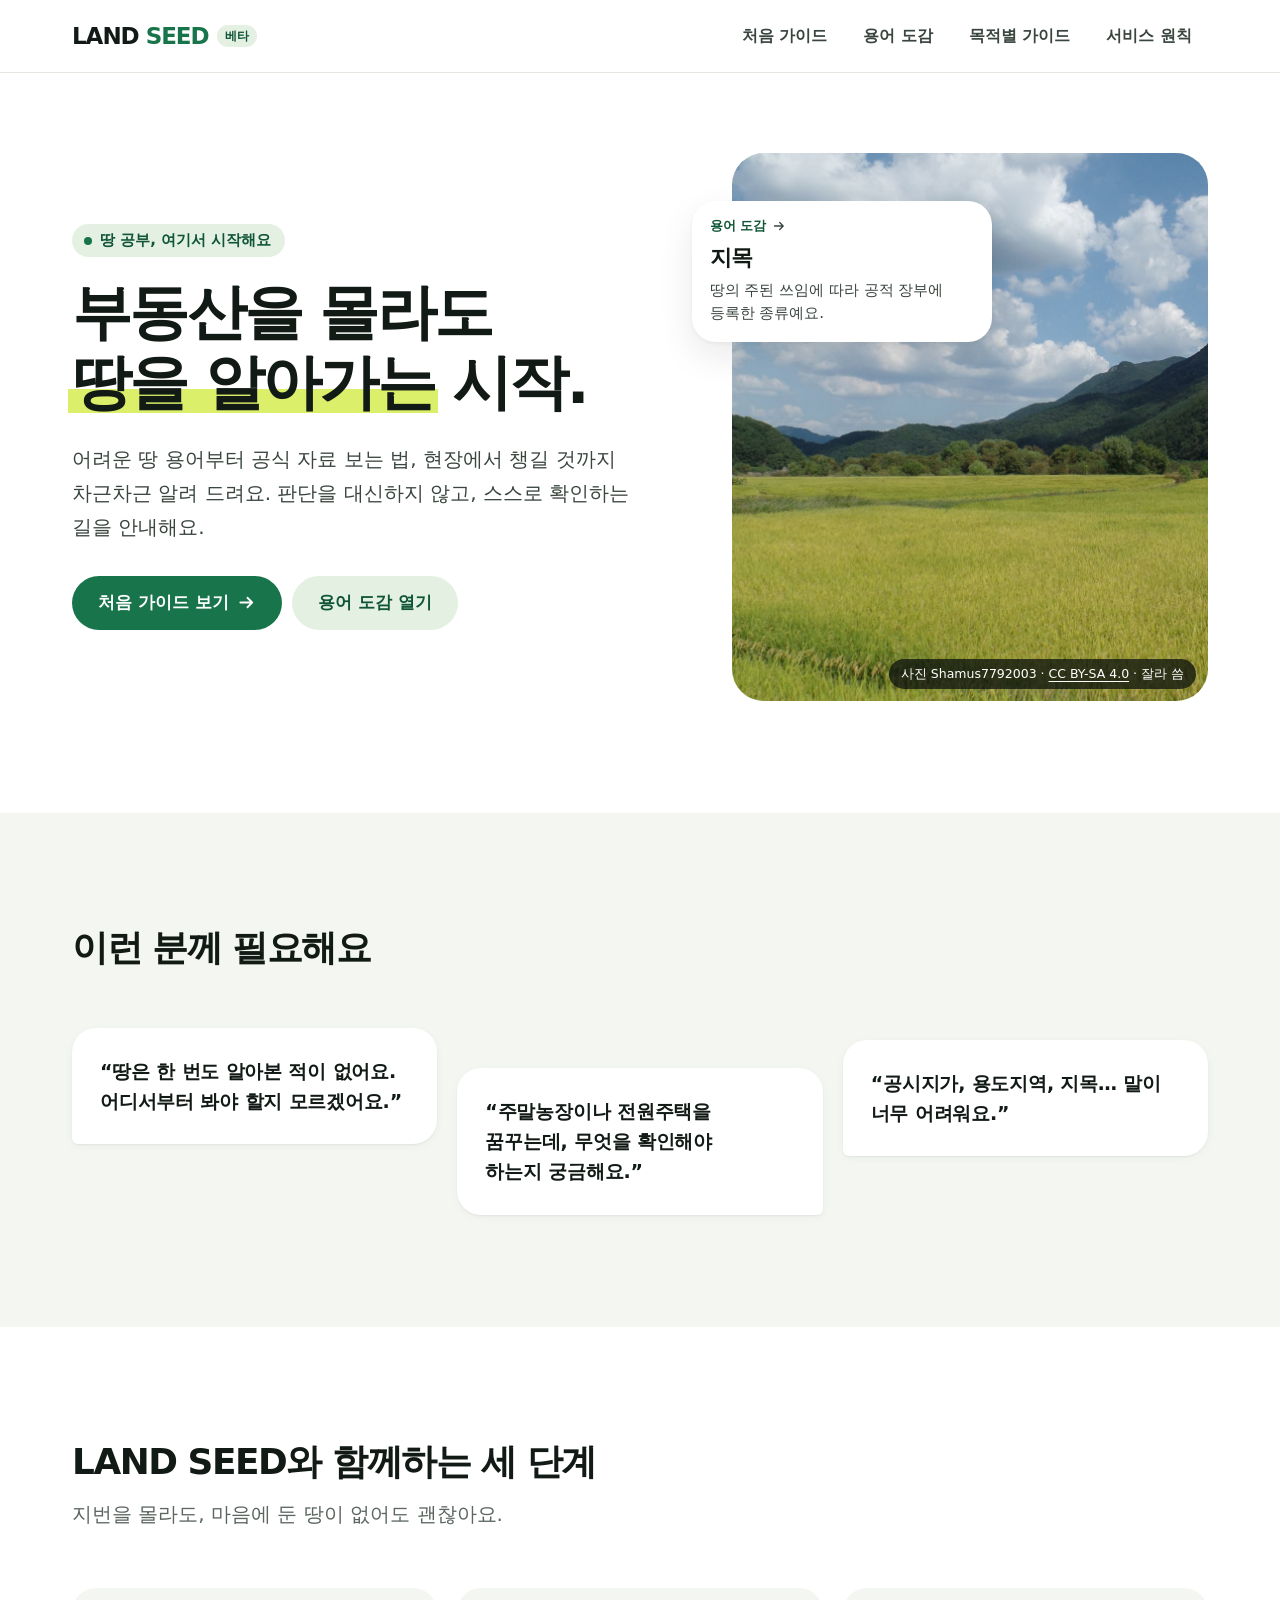
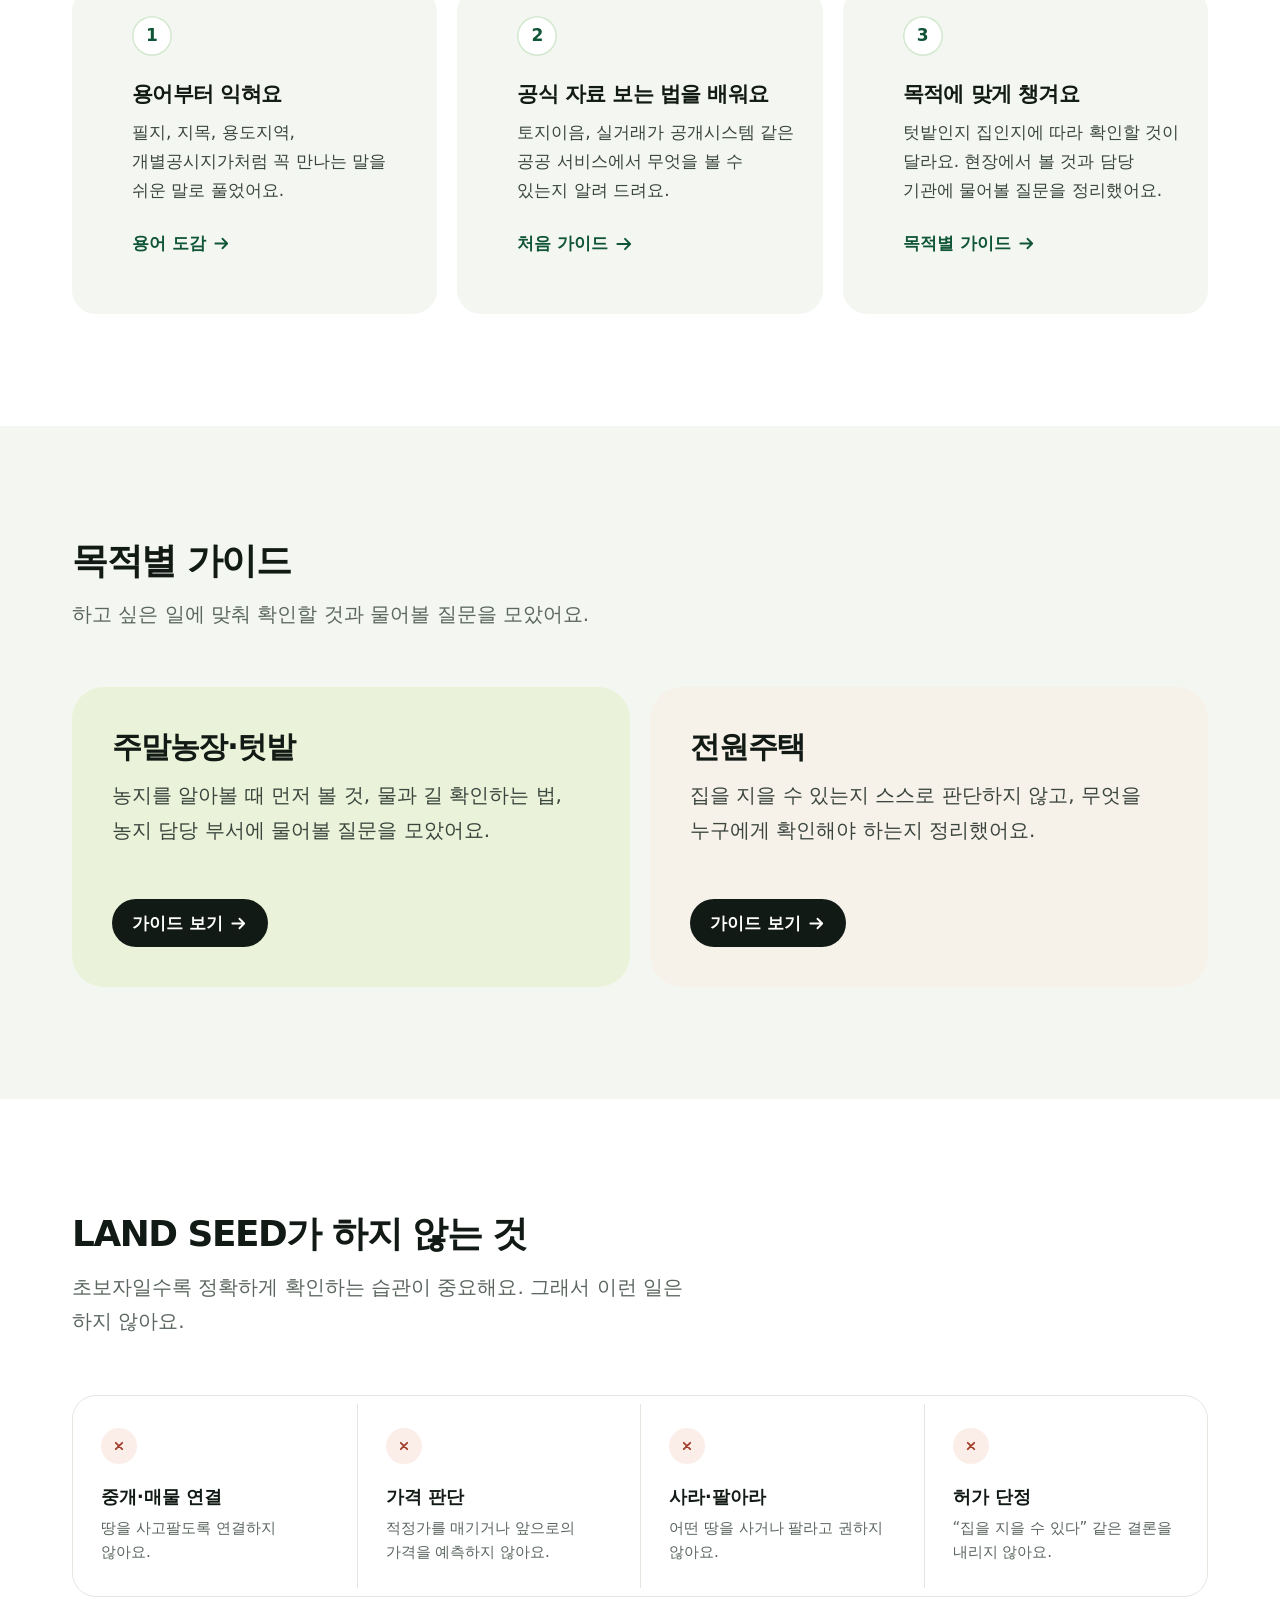
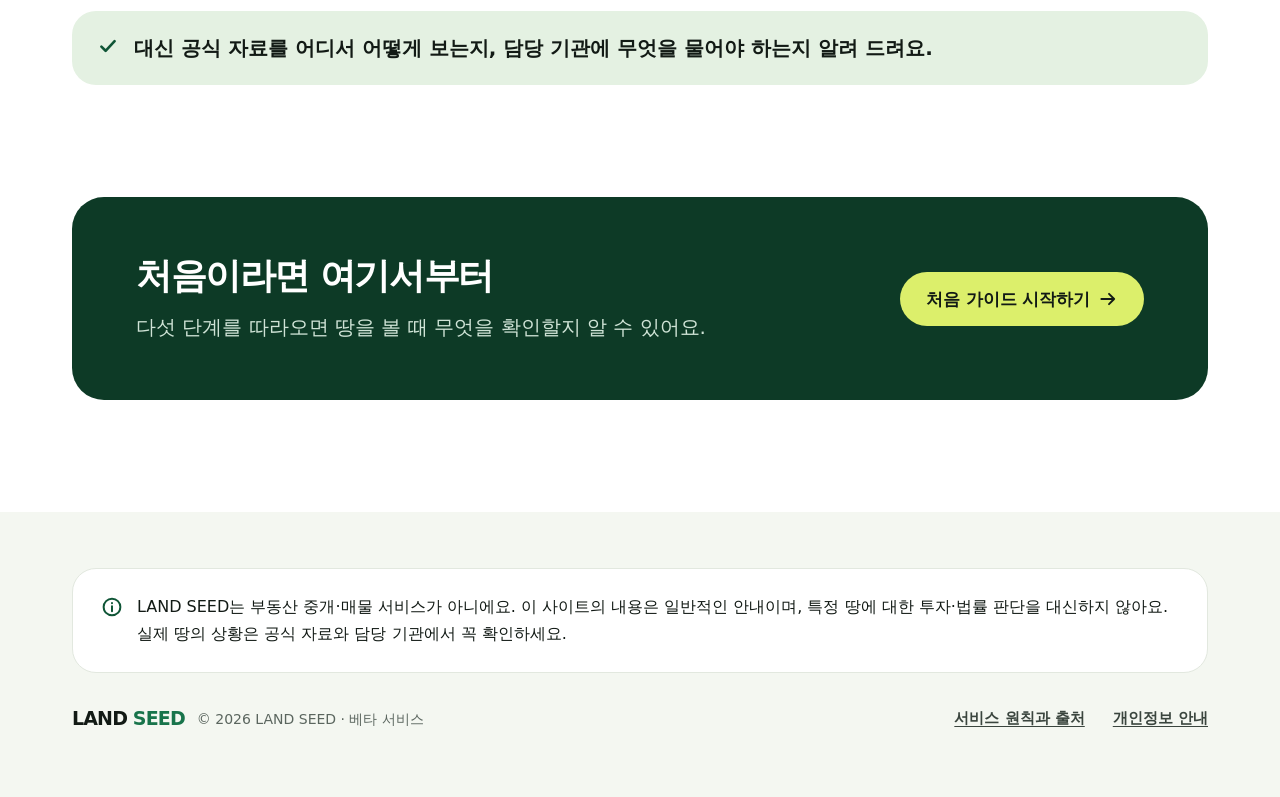
==== index.html @ 81caa407 "LAND SEED 공개 사이트 v0.2 (베타) 부동산 초보자를 위한 땅 공부 서비스의 정적 사이트. 홈, 처음 가이드, 용어 도감, 목적별 가이드 2종, 서비스 원칙, 개인정보 " ====
<!doctype html>
<html lang="ko">
<head>
<meta charset="utf-8">
<meta name="viewport" content="width=device-width, initial-scale=1">
<title>LAND SEED — 부동산을 몰라도 땅을 알아가는 시작</title>
<meta name="description" content="땅 용어, 공식 자료 보는 법, 현장에서 챙길 것까지. 부동산 초보자를 위한 땅 공부 서비스 LAND SEED.">
<meta name="robots" content="noindex, nofollow">
<meta name="theme-color" content="#ffffff">
<link rel="stylesheet" href="assets/css/site.css">
</head>
<body>
<a class="skip" href="#main">본문 바로가기</a>
<header class="site-header">
  <div class="wrap bar">
    <a class="logo" href="index.html"><span class="logo-word">LAND <b>SEED</b></span><span class="beta">베타</span></a>
    <button class="menu-btn" type="button" aria-expanded="false" aria-controls="nav"><span class="burger" aria-hidden="true"></span><span class="menu-label">메뉴</span></button>
    <nav id="nav" class="nav" aria-label="주 메뉴">
      <a href="start.html">처음 가이드</a>
      <a href="glossary.html">용어 도감</a>
      <a href="index.html#guides">목적별 가이드</a>
      <a href="about.html">서비스 원칙</a>
    </nav>
  </div>
</header>

<main id="main">
  <section class="hero">
    <div class="wrap hero-grid">
      <div class="hero-text">
        <p class="eyebrow">땅 공부, 여기서 시작해요</p>
        <h1>부동산을 몰라도<br><span class="hl">땅을 알아가는</span> 시작.</h1>
        <p class="lead">어려운 땅 용어부터 공식 자료 보는 법, 현장에서 챙길 것까지 차근차근 알려 드려요. 판단을 대신하지 않고, 스스로 확인하는 길을 안내해요.</p>
        <div class="btns">
          <a class="btn btn-primary" href="start.html">처음 가이드 보기<span class="ico" aria-hidden="true"></span></a>
          <a class="btn btn-secondary" href="glossary.html">용어 도감 열기</a>
        </div>
      </div>
      <div class="hero-visual">
        <figure class="hero-photo">
          <img src="assets/img/hero-960.jpg" srcset="assets/img/hero-960.jpg 960w, assets/img/hero-1920.jpg 1920w" sizes="(max-width: 959px) 100vw, 540px" width="960" height="1286" alt="뭉게구름 아래 산자락과 누렇게 익은 논이 펼쳐진 시골 풍경">
          <figcaption class="credit">사진 Shamus7792003 · <a href="https://creativecommons.org/licenses/by-sa/4.0/deed.ko">CC BY-SA 4.0</a> · 잘라 씀</figcaption>
        </figure>
        <a class="peek" href="glossary.html#jimok"><span class="peek-label">용어 도감<span class="ico" aria-hidden="true"></span></span><strong>지목</strong><span>땅의 주된 쓰임에 따라 공적 장부에 등록한 종류예요.</span></a>
      </div>
    </div>
  </section>

  <section class="section tint">
    <div class="wrap">
      <div class="section-head">
        <h2>이런 분께 필요해요</h2>
      </div>
      <ul class="voices">
        <li class="voice"><p>“땅은 한 번도 알아본 적이 없어요. 어디서부터 봐야 할지 모르겠어요.”</p></li>
        <li class="voice"><p>“주말농장이나 전원주택을 꿈꾸는데, 무엇을 확인해야 하는지 궁금해요.”</p></li>
        <li class="voice"><p>“공시지가, 용도지역, 지목… 말이 너무 어려워요.”</p></li>
      </ul>
    </div>
  </section>

  <section class="section">
    <div class="wrap">
      <div class="section-head">
        <h2>LAND SEED와 함께하는 세 단계</h2>
        <p>지번을 몰라도, 마음에 둔 땅이 없어도 괜찮아요.</p>
      </div>
      <ol class="cards cards-3">
        <li><a class="card step" href="glossary.html"><span class="step-no" aria-hidden="true">1</span><h3>용어부터 익혀요</h3><p>필지, 지목, 용도지역, 개별공시지가처럼 꼭 만나는 말을 쉬운 말로 풀었어요.</p><span class="go">용어 도감<span class="ico" aria-hidden="true"></span></span></a></li>
        <li><a class="card step" href="start.html"><span class="step-no" aria-hidden="true">2</span><h3>공식 자료 보는 법을 배워요</h3><p>토지이음, 실거래가 공개시스템 같은 공공 서비스에서 무엇을 볼 수 있는지 알려 드려요.</p><span class="go">처음 가이드<span class="ico" aria-hidden="true"></span></span></a></li>
        <li><a class="card step" href="index.html#guides"><span class="step-no" aria-hidden="true">3</span><h3>목적에 맞게 챙겨요</h3><p>텃밭인지 집인지에 따라 확인할 것이 달라요. 현장에서 볼 것과 담당 기관에 물어볼 질문을 정리했어요.</p><span class="go">목적별 가이드<span class="ico" aria-hidden="true"></span></span></a></li>
      </ol>
    </div>
  </section>

  <section class="section tint" id="guides">
    <div class="wrap">
      <div class="section-head">
        <h2>목적별 가이드</h2>
        <p>하고 싶은 일에 맞춰 확인할 것과 물어볼 질문을 모았어요.</p>
      </div>
      <div class="cards cards-2">
        <a class="card guide farm" href="guide-farm.html"><h3>주말농장·텃밭</h3><p>농지를 알아볼 때 먼저 볼 것, 물과 길 확인하는 법, 농지 담당 부서에 물어볼 질문을 모았어요.</p><span class="go">가이드 보기<span class="ico" aria-hidden="true"></span></span></a>
        <a class="card guide house" href="guide-house.html"><h3>전원주택</h3><p>집을 지을 수 있는지 스스로 판단하지 않고, 무엇을 누구에게 확인해야 하는지 정리했어요.</p><span class="go">가이드 보기<span class="ico" aria-hidden="true"></span></span></a>
      </div>
    </div>
  </section>

  <section class="section">
    <div class="wrap">
      <div class="section-head">
        <h2>LAND SEED가 하지 않는 것</h2>
        <p>초보자일수록 정확하게 확인하는 습관이 중요해요. 그래서 이런 일은 하지 않아요.</p>
      </div>
      <ul class="nots">
        <li><span class="x" aria-hidden="true"><span class="ico" aria-hidden="true"></span></span><b>중개·매물 연결</b><span class="d">땅을 사고팔도록 연결하지 않아요.</span></li>
        <li><span class="x" aria-hidden="true"><span class="ico" aria-hidden="true"></span></span><b>가격 판단</b><span class="d">적정가를 매기거나 앞으로의 가격을 예측하지 않아요.</span></li>
        <li><span class="x" aria-hidden="true"><span class="ico" aria-hidden="true"></span></span><b>사라·팔아라</b><span class="d">어떤 땅을 사거나 팔라고 권하지 않아요.</span></li>
        <li><span class="x" aria-hidden="true"><span class="ico" aria-hidden="true"></span></span><b>허가 단정</b><span class="d">“집을 지을 수 있다” 같은 결론을 내리지 않아요.</span></li>
      </ul>
      <p class="instead"><span class="ico" aria-hidden="true"></span><span>대신 공식 자료를 어디서 어떻게 보는지, 담당 기관에 무엇을 물어야 하는지 알려 드려요.</span></p>
    </div>
  </section>

  <section class="section pt0">
    <div class="wrap">
      <div class="cta-band">
        <div>
          <h2>처음이라면 여기서부터</h2>
          <p>다섯 단계를 따라오면 땅을 볼 때 무엇을 확인할지 알 수 있어요.</p>
        </div>
        <a class="btn btn-sprout" href="start.html">처음 가이드 시작하기<span class="ico" aria-hidden="true"></span></a>
      </div>
    </div>
  </section>
</main>

<footer class="site-footer">
  <div class="wrap">
    <p class="notice"><span class="ico" aria-hidden="true"></span><span>LAND SEED는 부동산 중개·매물 서비스가 아니에요. 이 사이트의 내용은 일반적인 안내이며, 특정 땅에 대한 투자·법률 판단을 대신하지 않아요. 실제 땅의 상황은 공식 자료와 담당 기관에서 꼭 확인하세요.</span></p>
    <div class="foot-row">
      <div class="foot-brand"><span class="logo-word" aria-hidden="true">LAND <b>SEED</b></span><p class="foot-small">© 2026 LAND SEED · 베타 서비스</p></div>
      <nav class="foot-links" aria-label="사이트 정보"><a href="about.html">서비스 원칙과 출처</a><a href="privacy.html">개인정보 안내</a></nav>
    </div>
  </div>
</footer>
<script src="assets/js/site.js"></script>
</body>
</html>
---- assets/css/site.css ----
/* LAND SEED 공개 사이트 v0.2 — 디자인 방향 "새싹 노트"
   외부 요청 없음. Pretendard는 assets/fonts/에 직접 넣어 쓰고, 없으면 시스템 글꼴로 보인다. */

@font-face {
  font-family: "Pretendard";
  font-style: normal;
  font-weight: 45 920;
  font-display: swap;
  src: local("Pretendard Variable"), url("../fonts/PretendardVariable.woff2") format("woff2");
}

:root {
  /* 색 */
  --c-bg: #ffffff;
  --c-surface: #f4f7f1;        /* 풀빛 바탕 */
  --c-surface-warm: #f7f2e9;   /* 흙빛 바탕 */
  --c-surface-sprout: #eaf3d9; /* 새싹빛 바탕 */
  --c-ink: #121a15;            /* 본문 17.7:1 */
  --c-ink-2: #3a453e;          /* 보조 글 */
  --c-ink-3: #5b665f;          /* 설명·캡션 5.5:1 이상 */
  --c-line: #e2e8df;
  --c-line-2: #cbd4c8;
  --c-field: #7a867d;          /* 입력창 테두리 3.8:1 */
  --c-green: #18744b;          /* 브랜드·버튼·링크 5.8:1 */
  --c-green-deep: #0f5536;     /* 강조 글·눌림 */
  --c-green-night: #0d3a26;    /* 어두운 띠 */
  --c-green-tint: #e4f1e2;
  --c-green-tint-2: #d3e8cf;
  --c-sprout: #dcef6b;         /* 형광펜 */
  --c-sprout-2: #cfe655;
  --c-soil: #7a4a22;           /* '오해' 이름표 */
  --c-warn: #a23e2a;
  --c-warn-tint: #fbeee9;
  --c-focus: #121a15;

  /* 글자 */
  --font: "Pretendard", -apple-system, BlinkMacSystemFont, "Apple SD Gothic Neo", "Malgun Gothic", "Noto Sans KR", system-ui, sans-serif;
  --fs-display: clamp(2rem, 10vw - 4px, 3.75rem);
  --fs-h1: clamp(2rem, 1.5rem + 2.2vw, 3.25rem);
  --fs-h2: clamp(1.5rem, 1.2rem + 1.3vw, 2.25rem);
  --fs-h2s: clamp(1.375rem, 1.2rem + .6vw, 1.75rem);
  --fs-h3: clamp(1.1875rem, 1.1rem + .3vw, 1.375rem);
  --fs-lead: clamp(1.0625rem, 1rem + .35vw, 1.25rem);
  --fs-body: 1.0625rem;
  --fs-sm: .9375rem;
  --fs-xs: .8125rem;

  /* 간격 */
  --sp-1: 4px; --sp-2: 8px; --sp-3: 12px; --sp-4: 16px; --sp-5: 20px; --sp-6: 24px;
  --sp-7: 32px; --sp-8: 40px; --sp-9: 56px; --sp-10: 80px; --sp-11: 112px;

  /* 모서리·그림자 */
  --r-sm: 10px; --r-md: 16px; --r-lg: 24px; --r-xl: 32px; --r-pill: 999px;
  --sh-1: 0 1px 2px rgb(18 26 21 / .05), 0 2px 10px rgb(18 26 21 / .04);
  --sh-2: 0 2px 4px rgb(18 26 21 / .04), 0 14px 36px rgb(18 26 21 / .09);

  --wrap: 1200px;
  --gutter: 20px;
  --header-h: 60px;

  /* 아이콘 (데이터 URI — 외부 요청 아님) */
  --ic-arrow: url("data:image/svg+xml,%3Csvg xmlns='http://www.w3.org/2000/svg' viewBox='0 0 20 20' fill='none' stroke='black' stroke-width='1.9' stroke-linecap='round' stroke-linejoin='round'%3E%3Cpath d='M3.5 10h12.5M11 5l5 5-5 5'/%3E%3C/svg%3E");
  --ic-ext: url("data:image/svg+xml,%3Csvg xmlns='http://www.w3.org/2000/svg' viewBox='0 0 20 20' fill='none' stroke='black' stroke-width='1.9' stroke-linecap='round' stroke-linejoin='round'%3E%3Cpath d='M7 13 14.5 5.5M8.5 5.5h6v6'/%3E%3C/svg%3E");
  --ic-search: url("data:image/svg+xml,%3Csvg xmlns='http://www.w3.org/2000/svg' viewBox='0 0 20 20' fill='none' stroke='black' stroke-width='1.9' stroke-linecap='round'%3E%3Ccircle cx='8.75' cy='8.75' r='5.75'/%3E%3Cpath d='m13 13 4 4'/%3E%3C/svg%3E");
  --ic-info: url("data:image/svg+xml,%3Csvg xmlns='http://www.w3.org/2000/svg' viewBox='0 0 20 20' fill='none' stroke='black' stroke-width='1.8' stroke-linecap='round'%3E%3Ccircle cx='10' cy='10' r='7.6'/%3E%3Cpath d='M10 9.2v4.6M10 6.4v.2'/%3E%3C/svg%3E");
  --ic-alert: url("data:image/svg+xml,%3Csvg xmlns='http://www.w3.org/2000/svg' viewBox='0 0 20 20' fill='none' stroke='black' stroke-width='1.8' stroke-linecap='round' stroke-linejoin='round'%3E%3Cpath d='M10 2.8 18 16.6H2Z'/%3E%3Cpath d='M10 8v4M10 14.2v.2'/%3E%3C/svg%3E");
  --ic-x: url("data:image/svg+xml,%3Csvg xmlns='http://www.w3.org/2000/svg' viewBox='0 0 20 20' fill='none' stroke='black' stroke-width='2.2' stroke-linecap='round'%3E%3Cpath d='m6 6 8 8M14 6l-8 8'/%3E%3C/svg%3E");
  --ic-check: url("data:image/svg+xml,%3Csvg xmlns='http://www.w3.org/2000/svg' viewBox='0 0 20 20' fill='none' stroke='black' stroke-width='2.2' stroke-linecap='round' stroke-linejoin='round'%3E%3Cpath d='m4.5 10.5 3.5 3.5 7.5-8'/%3E%3C/svg%3E");
  --ic-chev: url("data:image/svg+xml,%3Csvg xmlns='http://www.w3.org/2000/svg' viewBox='0 0 20 20' fill='none' stroke='black' stroke-width='2' stroke-linecap='round' stroke-linejoin='round'%3E%3Cpath d='m8 4.5 5.5 5.5L8 15.5'/%3E%3C/svg%3E");
}
@media (min-width: 860px) { :root { --gutter: 32px; --header-h: 72px; } }

/* 기본 */
*, *::before, *::after { box-sizing: border-box; }
html { -webkit-text-size-adjust: 100%; scroll-behavior: smooth; scroll-padding-top: calc(var(--header-h) + 16px); }
@media (prefers-reduced-motion: reduce) { html { scroll-behavior: auto; } *, *::before, *::after { transition: none !important; } }
body { margin: 0; background: var(--c-bg); color: var(--c-ink); font-family: var(--font); font-size: var(--fs-body); line-height: 1.72; word-break: keep-all; overflow-wrap: break-word; -webkit-font-smoothing: antialiased; }
img { max-width: 100%; display: block; }
a { color: var(--c-green); text-underline-offset: .22em; text-decoration-thickness: 1px; }
a:hover { color: var(--c-green-deep); text-decoration-thickness: 2px; }
:focus-visible { outline: 3px solid var(--c-focus); outline-offset: 3px; border-radius: 6px; }
h1, h2, h3 { margin: 0; line-height: 1.3; letter-spacing: -.03em; text-wrap: balance; }
p { margin: 0 0 1em; text-wrap: pretty; }
.wrap { max-width: var(--wrap); margin: 0 auto; padding: 0 var(--gutter); }
.skip { position: absolute; left: -999px; top: 8px; z-index: 100; background: var(--c-ink); color: #fff; padding: 12px 16px; border-radius: var(--r-sm); font-weight: 700; }
.skip:focus { left: 8px; color: #fff; }
.sr-only { position: absolute; width: 1px; height: 1px; padding: 0; margin: -1px; overflow: hidden; clip: rect(0 0 0 0); white-space: nowrap; border: 0; }
.ico { display: inline-block; flex: none; width: 1.15em; height: 1.15em; background: currentColor; -webkit-mask: var(--ic) center / contain no-repeat; mask: var(--ic) center / contain no-repeat; }

/* 머리글 */
.site-header { position: sticky; top: 0; z-index: 50; background: rgb(255 255 255 / .92); -webkit-backdrop-filter: saturate(1.6) blur(14px); backdrop-filter: saturate(1.6) blur(14px); border-bottom: 1px solid var(--c-line); }
.bar { position: relative; display: flex; align-items: center; justify-content: space-between; gap: 16px; height: var(--header-h); }
.logo { display: inline-flex; align-items: center; gap: 8px; min-height: 44px; color: var(--c-ink); text-decoration: none; }
.logo:hover { color: var(--c-ink); }
.logo-word { font-size: 23px; font-weight: 800; letter-spacing: -.045em; line-height: 1; }
.logo-word b { color: var(--c-green); font-weight: inherit; }
.beta { white-space: nowrap; font-size: 12px; font-weight: 700; line-height: 1; color: var(--c-green-deep); background: var(--c-green-tint); border-radius: var(--r-pill); padding: 5px 8px; }
.nav { display: flex; gap: 4px; }
.nav a { display: inline-flex; align-items: center; min-height: 44px; white-space: nowrap; padding: 0 16px; border-radius: var(--r-pill); color: var(--c-ink-2); font-size: 16px; font-weight: 600; text-decoration: none; transition: background-color .15s; }
.nav a:hover { background: var(--c-surface); color: var(--c-ink); }
.nav a[aria-current="page"] { background: var(--c-green-tint); color: var(--c-green-deep); font-weight: 750; }
.menu-btn { display: none; align-items: center; gap: 8px; white-space: nowrap; min-height: 44px; min-width: 44px; padding: 0 16px 0 14px; border: 1px solid var(--c-line-2); border-radius: var(--r-pill); background: #fff; color: var(--c-ink); font: inherit; font-size: 15px; font-weight: 700; cursor: pointer; }
.burger { position: relative; width: 16px; height: 12px; }
.burger::before, .burger::after { content: ""; position: absolute; left: 0; right: 0; height: 2px; border-radius: 2px; background: currentColor; transition: transform .2s, top .2s; }
.burger::before { top: 1px; }
.burger::after { top: 9px; }
.menu-btn[aria-expanded="true"] .burger::before { top: 5px; transform: rotate(45deg); }
.menu-btn[aria-expanded="true"] .burger::after { top: 5px; transform: rotate(-45deg); }
@media (max-width: 859px) {
  .menu-btn { display: inline-flex; }
  .nav { display: none; position: absolute; top: 100%; left: calc(var(--gutter) * -1); right: calc(var(--gutter) * -1); flex-direction: column; gap: 2px; padding: 8px 12px 20px; background: #fff; border-bottom: 1px solid var(--c-line); box-shadow: 0 18px 30px rgb(18 26 21 / .08); }
  .nav.open { display: flex; }
  .nav a { justify-content: space-between; min-height: 56px; padding: 0 16px; border-radius: var(--r-md); font-size: 18px; font-weight: 700; color: var(--c-ink); }
  .nav a::after { content: ""; width: 18px; height: 18px; background: var(--c-ink-3); -webkit-mask: var(--ic-chev) center / contain no-repeat; mask: var(--ic-chev) center / contain no-repeat; }
  .nav a[aria-current="page"]::after { background: var(--c-green-deep); }
}

/* 버튼 */
.btns { display: grid; gap: 10px; margin-top: var(--sp-7); }
@media (min-width: 560px) { .btns { display: flex; flex-wrap: wrap; } }
.btn { display: inline-flex; align-items: center; justify-content: center; gap: 8px; white-space: nowrap; min-height: 54px; padding: 0 26px; border: 0; border-radius: var(--r-pill); font: inherit; font-size: 17px; font-weight: 750; line-height: 1.2; text-decoration: none; cursor: pointer; transition: background-color .15s, transform .15s; }
.btn:hover { text-decoration: none; }
.btn:active { transform: scale(.98); }
.btn-primary { background: var(--c-green); color: #fff; }
.btn-primary:hover { background: var(--c-green-deep); color: #fff; }
.btn-secondary { background: var(--c-green-tint); color: var(--c-green-deep); }
.btn-secondary:hover { background: var(--c-green-tint-2); color: var(--c-green-deep); }
.btn-sprout { background: var(--c-sprout); color: var(--c-ink); }
.btn-sprout:hover { background: var(--c-sprout-2); color: var(--c-ink); }
.btn .ico { --ic: var(--ic-arrow); }

/* 첫 화면 */
.hero { padding: var(--sp-7) 0 var(--sp-9); }
.hero-grid { display: grid; gap: var(--sp-8); }
.eyebrow { display: inline-flex; align-items: center; gap: 8px; margin: 0 0 var(--sp-5); padding: 6px 14px 6px 12px; border-radius: var(--r-pill); background: var(--c-green-tint); color: var(--c-green-deep); font-size: 15px; font-weight: 700; line-height: 1.4; }
.eyebrow::before { content: ""; width: 8px; height: 8px; border-radius: 50%; background: var(--c-green); }
.hero h1 { font-size: var(--fs-display); font-weight: 800; line-height: 1.17; letter-spacing: -.045em; }
.hl { padding: 0 .06em; margin: 0 -.06em; background: linear-gradient(transparent 60%, var(--c-sprout) 60%, var(--c-sprout) 94%, transparent 94%); -webkit-box-decoration-break: clone; box-decoration-break: clone; }
.hero .lead { margin: var(--sp-6) 0 0; max-width: 31em; color: var(--c-ink-2); font-size: var(--fs-lead); line-height: 1.7; }
.hero-visual { position: relative; }
.hero-photo { position: relative; margin: 0; aspect-ratio: 1 / 1.08; overflow: hidden; border-radius: var(--r-xl); background: var(--c-surface-sprout); }
.hero-photo img { width: 100%; height: 100%; object-fit: cover; object-position: 50% 62%; }
.credit { position: absolute; right: 12px; bottom: 12px; white-space: nowrap; max-width: calc(100% - 24px); padding: 6px 12px; border-radius: var(--r-pill); background: rgb(12 18 14 / .74); color: #fff; font-size: 12.5px; line-height: 1.45; }
.credit a { color: #fff; }
.credit a:hover { color: #fff; }
.peek { position: absolute; left: 14px; top: 14px; display: grid; gap: 2px; max-width: min(300px, calc(100% - 28px)); padding: 14px 18px 16px; border-radius: var(--r-lg); background: #fff; box-shadow: var(--sh-2); color: var(--c-ink); text-decoration: none; transition: transform .2s; }
.peek:hover { color: var(--c-ink); transform: translateY(-2px); }
.peek-label { display: inline-flex; align-items: center; gap: 6px; color: var(--c-green-deep); font-size: 13px; font-weight: 750; }
.peek-label .ico { --ic: var(--ic-arrow); width: 14px; height: 14px; }
.peek strong { font-size: 22px; font-weight: 800; letter-spacing: -.03em; }
.peek span:last-child { color: var(--c-ink-2); font-size: 15px; line-height: 1.55; }
@media (max-width: 959px) { .peek { display: none; } } /* 휴대폰에서는 사진을 가리지 않게 숨김 */
@media (min-width: 960px) {
  .hero { padding: var(--sp-10) 0 var(--sp-11); }
  .hero-grid { grid-template-columns: minmax(0, 1.25fr) minmax(0, 1fr); gap: 64px; align-items: center; }
  .hero h1 { font-size: min(3.75rem, 5vw); }
  .hero-photo { aspect-ratio: 4 / 4.6; }
  .peek { left: -40px; top: 48px; }
}

/* 섹션 */
.section { padding: var(--sp-10) 0; }
.section.tint { background: var(--c-surface); }
.section.pt0 { padding-top: 0; }
.section-head { margin-bottom: var(--sp-8); }
.section-head h2 { font-size: var(--fs-h2); font-weight: 800; letter-spacing: -.04em; }
.section-head p { margin: var(--sp-3) 0 0; max-width: 36em; color: var(--c-ink-3); font-size: var(--fs-lead); }
@media (min-width: 960px) { .section { padding: var(--sp-11) 0; } .section-head { margin-bottom: var(--sp-9); } }
#guides { scroll-margin-top: var(--header-h); }

/* 이런 분께 — 말풍선 */
.voices { display: grid; gap: 14px; margin: 0; padding: 0; list-style: none; }
.voice { max-width: 88%; padding: 22px 24px; border-radius: var(--r-lg) var(--r-lg) var(--r-lg) 6px; background: #fff; box-shadow: var(--sh-1); font-size: 18px; font-weight: 650; line-height: 1.6; letter-spacing: -.01em; }
.voice:nth-child(2) { justify-self: end; border-radius: var(--r-lg) var(--r-lg) 6px var(--r-lg); }
.voice p { margin: 0; }
@media (min-width: 900px) {
  .voices { grid-template-columns: repeat(3, minmax(0, 1fr)); gap: 20px; align-items: start; }
  .voice { max-width: none; padding: 28px; font-size: 19px; }
  .voice:nth-child(2) { justify-self: stretch; margin-top: 40px; }
  .voice:nth-child(3) { margin-top: 12px; }
}

/* 카드 공통 */
.cards { display: grid; gap: 14px; margin: 0; padding: 0; list-style: none; }
.cards > li { display: flex; }
.cards > li > .card { flex: 1; }
@media (min-width: 900px) { .cards-3 { grid-template-columns: repeat(3, minmax(0, 1fr)); gap: 20px; } .cards-2 { grid-template-columns: repeat(2, minmax(0, 1fr)); gap: 20px; } }
.card { position: relative; display: flex; flex-direction: column; padding: 28px; border-radius: var(--r-lg); background: var(--c-surface); color: var(--c-ink); text-decoration: none; transition: background-color .2s, transform .2s, box-shadow .2s; }
a.card:hover { color: var(--c-ink); transform: translateY(-3px); box-shadow: var(--sh-2); }
.card h3 { margin: 0 0 10px; font-size: var(--fs-h3); font-weight: 800; }
.card p { margin: 0; color: var(--c-ink-2); }
.card .go { display: inline-flex; align-items: center; gap: 6px; white-space: nowrap; margin-top: auto; padding-top: var(--sp-6); color: var(--c-green-deep); font-weight: 750; }
.card .go .ico { --ic: var(--ic-arrow); transition: transform .2s; }
a.card:hover .go .ico { transform: translateX(3px); }
.step-no { display: inline-flex; align-items: center; justify-content: center; width: 40px; height: 40px; margin-bottom: var(--sp-6); border-radius: 50%; background: #fff; color: var(--c-green-deep); font-size: 17px; font-weight: 800; box-shadow: inset 0 0 0 1.5px var(--c-green-tint-2); }
a.card.step:hover { background: #fff; }
.guide { min-height: 260px; padding: 32px; border-radius: var(--r-xl); }
.guide.farm { background: var(--c-surface-sprout); }
.guide.house { background: var(--c-surface-warm); }
.guide h3 { font-size: clamp(1.5rem, 1.3rem + .8vw, 1.875rem); letter-spacing: -.04em; margin-bottom: 12px; }
.guide p { max-width: 26em; margin-bottom: var(--sp-7); font-size: var(--fs-lead); }
.guide .go { align-self: flex-start; min-height: 48px; margin-top: auto; padding: 0 20px; border-radius: var(--r-pill); background: var(--c-ink); color: #fff; }
a.guide:hover .go { background: var(--c-green-deep); }
@media (min-width: 900px) { .guide { padding: 40px; min-height: 300px; } }

/* 하지 않는 것 */
.nots { display: grid; margin: 0; padding: 6px 24px; list-style: none; border: 1px solid var(--c-line); border-radius: var(--r-lg); background: #fff; }
.nots li { display: grid; grid-template-columns: 36px 1fr; align-content: start; gap: 4px 14px; padding: 18px 0; border-top: 1px solid var(--c-line); }
.nots li:first-child { border-top: 0; }
.nots .x { grid-row: span 2; display: inline-flex; align-items: center; justify-content: center; width: 36px; height: 36px; border-radius: 50%; background: var(--c-warn-tint); color: var(--c-warn); }
.nots .x .ico { --ic: var(--ic-x); width: 16px; height: 16px; }
.nots b { font-size: 17.5px; font-weight: 800; color: var(--c-ink); }
.nots .d { color: var(--c-ink-3); font-size: var(--fs-sm); line-height: 1.6; }
@media (min-width: 900px) {
  .nots { grid-template-columns: repeat(4, minmax(0, 1fr)); padding: 8px 0; }
  .nots li { grid-template-columns: 1fr; padding: 24px 28px; border-top: 0; border-left: 1px solid var(--c-line); }
  .nots li:first-child { border-left: 0; }
  .nots .x { grid-row: auto; margin-bottom: 14px; }
}
.instead { display: flex; gap: 14px; align-items: flex-start; margin: 14px 0 0; padding: 20px 24px; border-radius: var(--r-lg); background: var(--c-green-tint); color: var(--c-ink); font-size: var(--fs-lead); font-weight: 600; }
.instead .ico { --ic: var(--ic-check); width: 24px; height: 24px; margin-top: .15em; color: var(--c-green-deep); }

/* 마무리 띠 */
.cta-band { display: grid; gap: var(--sp-6); padding: 40px 28px; border-radius: var(--r-xl); background: var(--c-green-night); color: #fff; }
.cta-band h2 { font-size: var(--fs-h2); font-weight: 800; letter-spacing: -.04em; }
.cta-band p { margin: 10px 0 0; color: #cfe3d6; font-size: var(--fs-lead); }
.cta-band :focus-visible { outline-color: #fff; }
@media (min-width: 900px) { .cta-band { grid-template-columns: 1fr auto; align-items: center; padding: 56px 64px; } }

/* 본문 페이지 */
.page { padding: var(--sp-6) 0 var(--sp-10); }
.page-grid { display: grid; gap: var(--sp-7); }
.page-head h1 { font-size: var(--fs-h1); font-weight: 800; letter-spacing: -.045em; line-height: 1.22; }
.page-head > p { margin: var(--sp-4) 0 0; max-width: 34em; color: var(--c-ink-2); font-size: var(--fs-lead); }
.crumb { display: flex; flex-wrap: wrap; align-items: center; gap: 0 6px; margin-bottom: var(--sp-2); color: var(--c-ink-3); font-size: 14px; }
.crumb a { display: inline-flex; align-items: center; min-height: 44px; color: var(--c-ink-3); }
.crumb a:hover { color: var(--c-ink); }
.crumb .sep { width: 12px; height: 12px; background: var(--c-ink-3); -webkit-mask: var(--ic-chev) center / contain no-repeat; mask: var(--ic-chev) center / contain no-repeat; }
.page-head .tag { display: inline-flex; margin-bottom: var(--sp-4); }
@media (min-width: 1080px) {
  .page { padding: var(--sp-9) 0 var(--sp-11); }
  .page-grid { grid-template-columns: minmax(0, 380px) minmax(0, 1fr); gap: var(--sp-10); }
  .page-head { position: sticky; top: calc(var(--header-h) + 40px); align-self: start; }
  .prose { max-width: 740px; }
}

.prose > :first-child, .step > :first-child { margin-top: 0; }
.prose h2 { margin: var(--sp-9) 0 var(--sp-4); font-size: var(--fs-h2s); font-weight: 800; }
.prose h3 { margin: var(--sp-6) 0 var(--sp-2); font-size: var(--fs-h3); }
.prose p { color: var(--c-ink-2); }
.prose ul:not([class]), .prose ol:not([class]) { margin: 0 0 1em; padding-left: 1.3em; color: var(--c-ink-2); }
.prose li { margin-bottom: .5em; }
.meta { color: var(--c-ink-3); font-size: var(--fs-sm); }

/* 처음 가이드 — 단계 */
.step { position: relative; padding-bottom: var(--sp-9); }
.step h2 { display: flex; align-items: center; gap: 14px; margin: 0 0 var(--sp-4); }
.num { display: inline-flex; flex: none; align-items: center; justify-content: center; width: 40px; height: 40px; border-radius: 50%; background: var(--c-green); color: #fff; font-size: 17px; font-weight: 800; letter-spacing: 0; }
@media (min-width: 640px) {
  .step { padding-left: 60px; }
  .step::before { content: ""; position: absolute; left: 19px; top: 48px; bottom: 8px; width: 2px; border-radius: 2px; background: var(--c-line); }
  .step:last-of-type::before { display: none; }
  .step h2 { position: relative; display: block; min-height: 40px; padding-top: 2px; }
  .step .num { position: absolute; left: -60px; top: -1px; }
}

/* 칩 */
.chips { display: flex; flex-wrap: wrap; gap: 8px; margin: var(--sp-4) 0 0; }
.chips a { display: inline-flex; align-items: center; gap: 6px; white-space: nowrap; min-height: 44px; padding: 0 18px; border-radius: var(--r-pill); background: var(--c-green-tint); color: var(--c-green-deep); font-size: 16px; font-weight: 650; text-decoration: none; transition: background-color .15s; }
.chips a:hover { background: var(--c-green-tint-2); color: var(--c-green-deep); }
.chips.go a::after { content: ""; width: 16px; height: 16px; background: currentColor; -webkit-mask: var(--ic-arrow) center / contain no-repeat; mask: var(--ic-arrow) center / contain no-repeat; }

/* 공식 서비스 목록 */
.links { display: grid; gap: 10px; margin: var(--sp-5) 0; padding: 0; list-style: none; }
.links li { position: relative; display: grid; gap: 2px; padding: 18px 56px 18px 20px; border: 1px solid var(--c-line); border-radius: var(--r-md); background: #fff; transition: border-color .15s, box-shadow .15s; }
.links li:hover { border-color: var(--c-green); box-shadow: var(--sh-1); }
.links li:focus-within { outline: 3px solid var(--c-focus); outline-offset: 2px; }
.links a { color: var(--c-ink); font-size: 18px; font-weight: 750; text-decoration: none; }
.links a::after { content: ""; position: absolute; inset: 0; border-radius: inherit; }
.links a:focus-visible { outline: none; }
.links li::after { content: ""; position: absolute; top: 20px; right: 20px; width: 20px; height: 20px; background: var(--c-green); -webkit-mask: var(--ic-ext) center / contain no-repeat; mask: var(--ic-ext) center / contain no-repeat; }
.links .desc { color: var(--c-ink-3); font-size: var(--fs-sm); line-height: 1.6; }
.links .domain { order: -1; color: var(--c-green-deep); font-size: 12.5px; font-weight: 700; letter-spacing: .01em; font-family: ui-monospace, "SFMono-Regular", Menlo, Consolas, monospace; }

/* 안내 상자 */
.note { position: relative; margin: var(--sp-4) 0; padding: 18px 20px 18px 52px; border-radius: var(--r-md); background: var(--c-green-tint); color: var(--c-ink); }
.note::before { content: ""; position: absolute; left: 18px; top: 20px; width: 22px; height: 22px; background: var(--c-green-deep); -webkit-mask: var(--ic-info) center / contain no-repeat; mask: var(--ic-info) center / contain no-repeat; }
.note.warn { margin-top: var(--sp-8); background: var(--c-warn-tint); }
.note.warn::before { background: var(--c-warn); -webkit-mask-image: var(--ic-alert); mask-image: var(--ic-alert); }
.note p { margin: 0; color: var(--c-ink); }

/* 체크리스트 (현장에서 들고 가는 목록 — 누르는 기능은 없음) */
.checklist { margin: var(--sp-4) 0; padding: 4px 20px; list-style: none; border: 1px solid var(--c-line); border-radius: var(--r-md); background: #fff; }
.checklist li { position: relative; margin: 0; padding: 15px 0 15px 36px; border-top: 1px dashed var(--c-line-2); color: var(--c-ink); }
.checklist li:first-child { border-top: 0; }
.checklist li::before { content: ""; position: absolute; left: 0; top: 18px; width: 22px; height: 22px; border: 2px solid var(--c-green); border-radius: 7px; background: #fff; }

/* 길 네 가지 */
.road { display: grid; gap: 10px; margin: var(--sp-5) 0; padding: 0; list-style: none; counter-reset: road; }
.road li { position: relative; display: grid; gap: 4px; margin: 0; padding: 20px 20px 20px 64px; border-radius: var(--r-md); background: var(--c-surface); counter-increment: road; }
.road li::before { content: counter(road); position: absolute; left: 20px; top: 20px; display: inline-flex; align-items: center; justify-content: center; width: 30px; height: 30px; border-radius: 50%; background: var(--c-ink); color: #fff; font-size: 15px; font-weight: 800; }
.road b { font-size: 17.5px; font-weight: 800; color: var(--c-ink); line-height: 1.5; }
.road span { color: var(--c-ink-2); font-size: var(--fs-sm); }
@media (min-width: 640px) { .road { grid-template-columns: repeat(2, minmax(0, 1fr)); } }

/* 질문 카드 */
.asks { display: grid; gap: 10px; margin: var(--sp-4) 0; }
.ask { position: relative; padding: 18px 20px 18px 66px; border: 1px solid var(--c-line); border-radius: var(--r-md); background: #fff; font-size: 17px; font-weight: 600; line-height: 1.6; }
.ask::before { content: "Q"; position: absolute; left: 18px; top: 18px; display: inline-flex; align-items: center; justify-content: center; width: 32px; height: 32px; border-radius: 10px 10px 10px 3px; background: var(--c-green); color: #fff; font-size: 15px; font-weight: 800; }
.ask .who { display: block; margin-bottom: 4px; color: var(--c-ink-3); font-size: 13.5px; font-weight: 700; }

/* 용어 도감 */
.search { position: relative; margin: 0 0 var(--sp-3); }
.search::before { content: ""; position: absolute; left: 20px; top: 50%; width: 22px; height: 22px; margin-top: -11px; background: var(--c-ink-3); -webkit-mask: var(--ic-search) center / contain no-repeat; mask: var(--ic-search) center / contain no-repeat; pointer-events: none; }
.search input { width: 100%; min-height: 58px; padding: 0 20px 0 54px; border: 1.5px solid var(--c-field); border-radius: var(--r-md); background: #fff; color: var(--c-ink); font: inherit; font-size: 17px; -webkit-appearance: none; appearance: none; }
.search input::placeholder { color: var(--c-ink-3); opacity: 1; }
.search input:focus { border-color: var(--c-green); }
.search input:focus-visible { outline: 3px solid var(--c-focus); outline-offset: 2px; }
.count { margin: 0 0 var(--sp-5); color: var(--c-ink-3); font-size: 14px; font-weight: 600; }
.terms { display: grid; gap: 14px; }
.term { padding: 24px; border: 1px solid var(--c-line); border-radius: var(--r-lg); background: #fff; scroll-margin-top: calc(var(--header-h) + 20px); }
.term:target { border-color: var(--c-green); box-shadow: 0 0 0 3px var(--c-green-tint-2), var(--sh-2); }
.term[hidden] { display: none; }
.prose .term h2 { margin: 0 0 6px; font-size: clamp(1.375rem, 1.25rem + .5vw, 1.625rem); }
.term .short { margin: 0; color: var(--c-ink); font-size: 17.5px; font-weight: 650; line-height: 1.6; }
.term dl { display: grid; gap: 12px; margin: var(--sp-5) 0 0; }
.term dl > div { display: grid; gap: 2px; }
.term dt { display: inline-flex; align-items: center; gap: 6px; color: var(--c-green-deep); font-size: 13.5px; font-weight: 750; }
.term dd { margin: 0; color: var(--c-ink-2); }
.term .myth { padding: 14px 16px; border-radius: var(--r-md); background: var(--c-surface-warm); }
.term .myth dt { color: var(--c-soil); }
.term .myth dt::before { content: ""; width: 16px; height: 16px; background: currentColor; -webkit-mask: var(--ic-alert) center / contain no-repeat; mask: var(--ic-alert) center / contain no-repeat; }
.term .where dd { color: var(--c-ink); }
@media (min-width: 860px) { .term { padding: 28px 32px; } }

/* 하지 않는 것 (서비스 원칙) */
.x-list { display: grid; gap: 10px; margin: var(--sp-4) 0; padding: 0; list-style: none; }
.x-list li { position: relative; margin: 0; padding: 16px 18px 16px 58px; border-radius: var(--r-md); background: var(--c-surface); color: var(--c-ink); }
.x-list li::before { content: ""; position: absolute; left: 16px; top: 17px; width: 28px; height: 28px; border-radius: 50%; background: var(--c-warn-tint); box-shadow: inset 0 0 0 1.5px #f0cfc6; }
.x-list li::after { content: ""; position: absolute; left: 23px; top: 24px; width: 14px; height: 14px; background: var(--c-warn); -webkit-mask: var(--ic-x) center / contain no-repeat; mask: var(--ic-x) center / contain no-repeat; }

/* 바닥글 */
.site-footer { padding: var(--sp-9) 0 var(--sp-9); background: var(--c-surface); color: var(--c-ink-2); font-size: var(--fs-sm); }
.notice { display: flex; gap: 14px; align-items: flex-start; margin: 0 0 var(--sp-6); padding: 20px 22px; border: 1px solid var(--c-line); border-radius: var(--r-lg); background: #fff; color: var(--c-ink); font-size: 16px; line-height: 1.7; }
.notice .ico { --ic: var(--ic-info); width: 22px; height: 22px; margin-top: .2em; color: var(--c-green-deep); }
.foot-row { display: flex; flex-wrap: wrap; align-items: center; justify-content: space-between; gap: 8px 24px; }
.foot-brand { display: flex; flex-wrap: wrap; align-items: center; gap: 4px 12px; color: var(--c-ink-3); }
.foot-brand .foot-small { white-space: nowrap; }
.foot-brand .logo-word { font-size: 19px; color: var(--c-ink); }
.foot-links { display: flex; flex-wrap: wrap; gap: 0 8px; margin: 0 -10px; }
.foot-links a { display: inline-flex; align-items: center; min-height: 44px; padding: 0 10px; color: var(--c-ink-2); font-weight: 650; }
.foot-links a:hover { color: var(--c-ink); }
.foot-small { margin: 0; color: var(--c-ink-3); font-size: 14px; }
@media (min-width: 860px) { .notice { padding: 24px 28px; } }
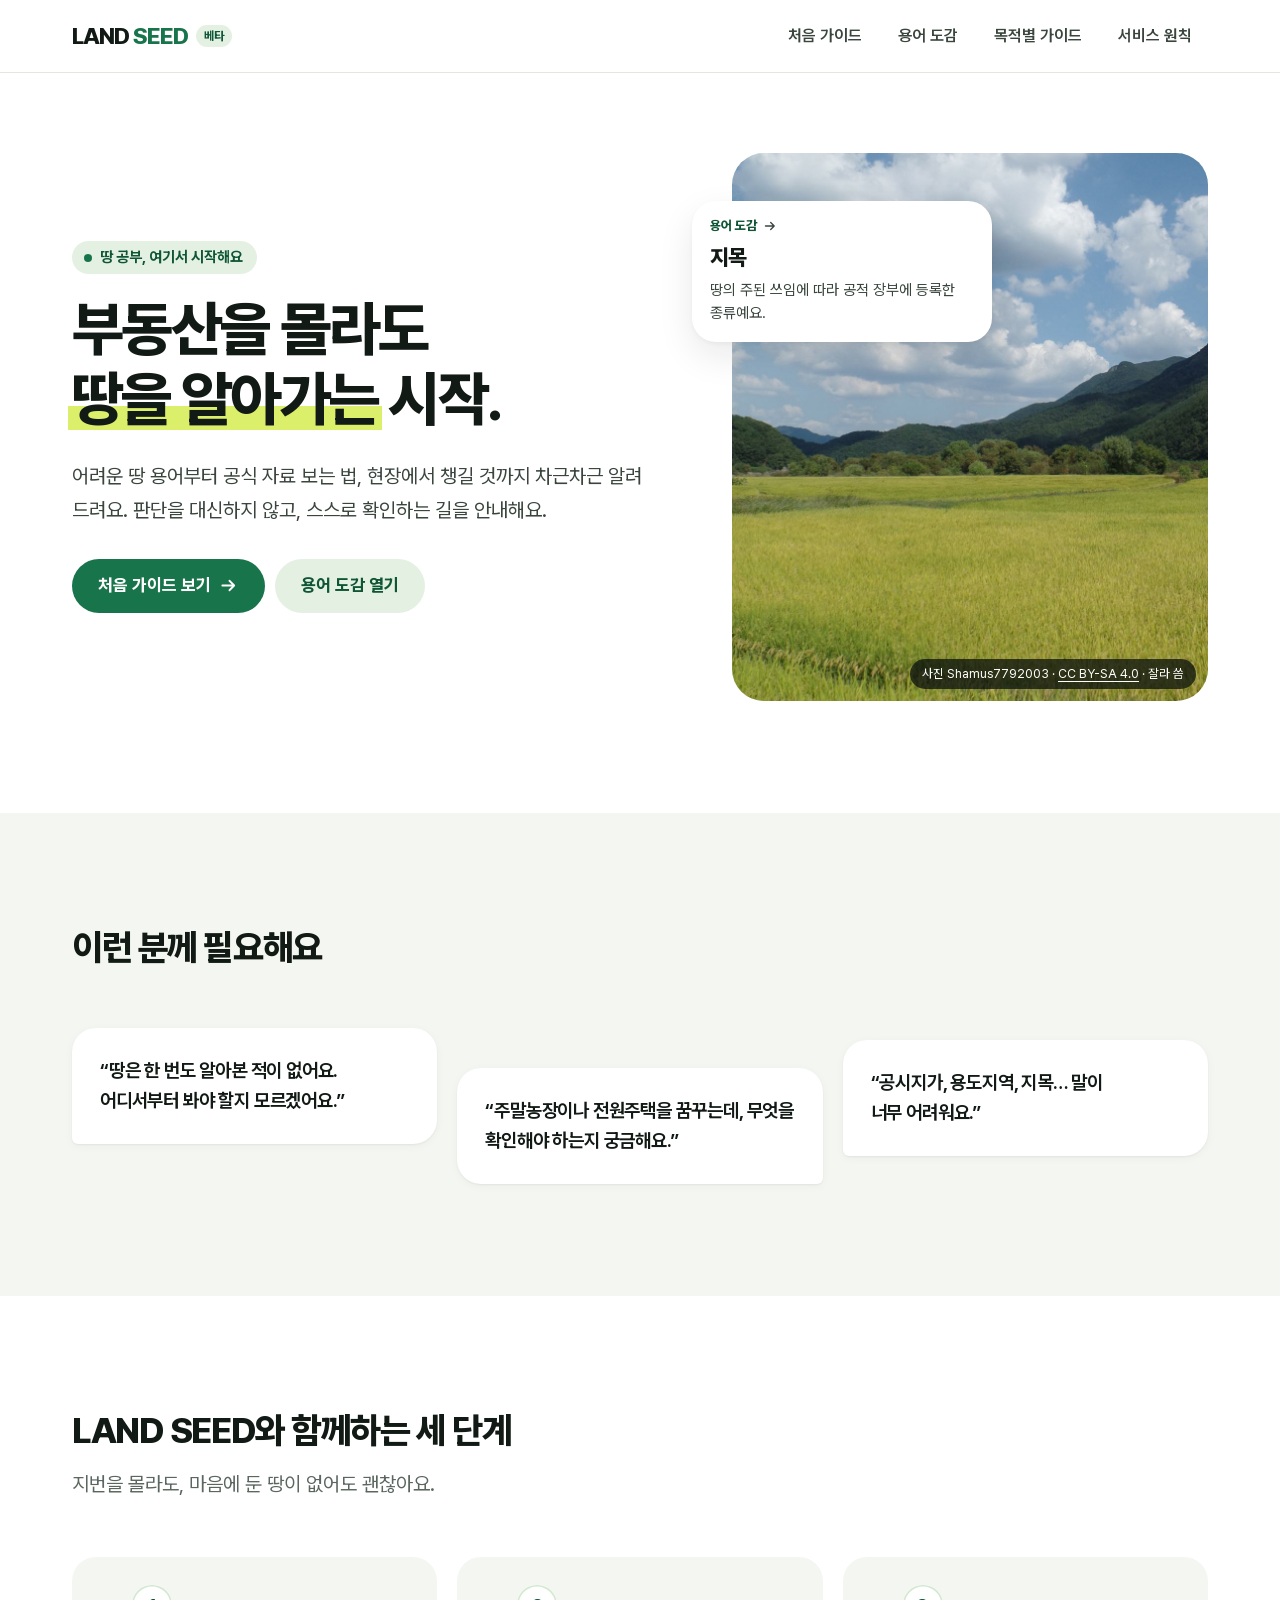
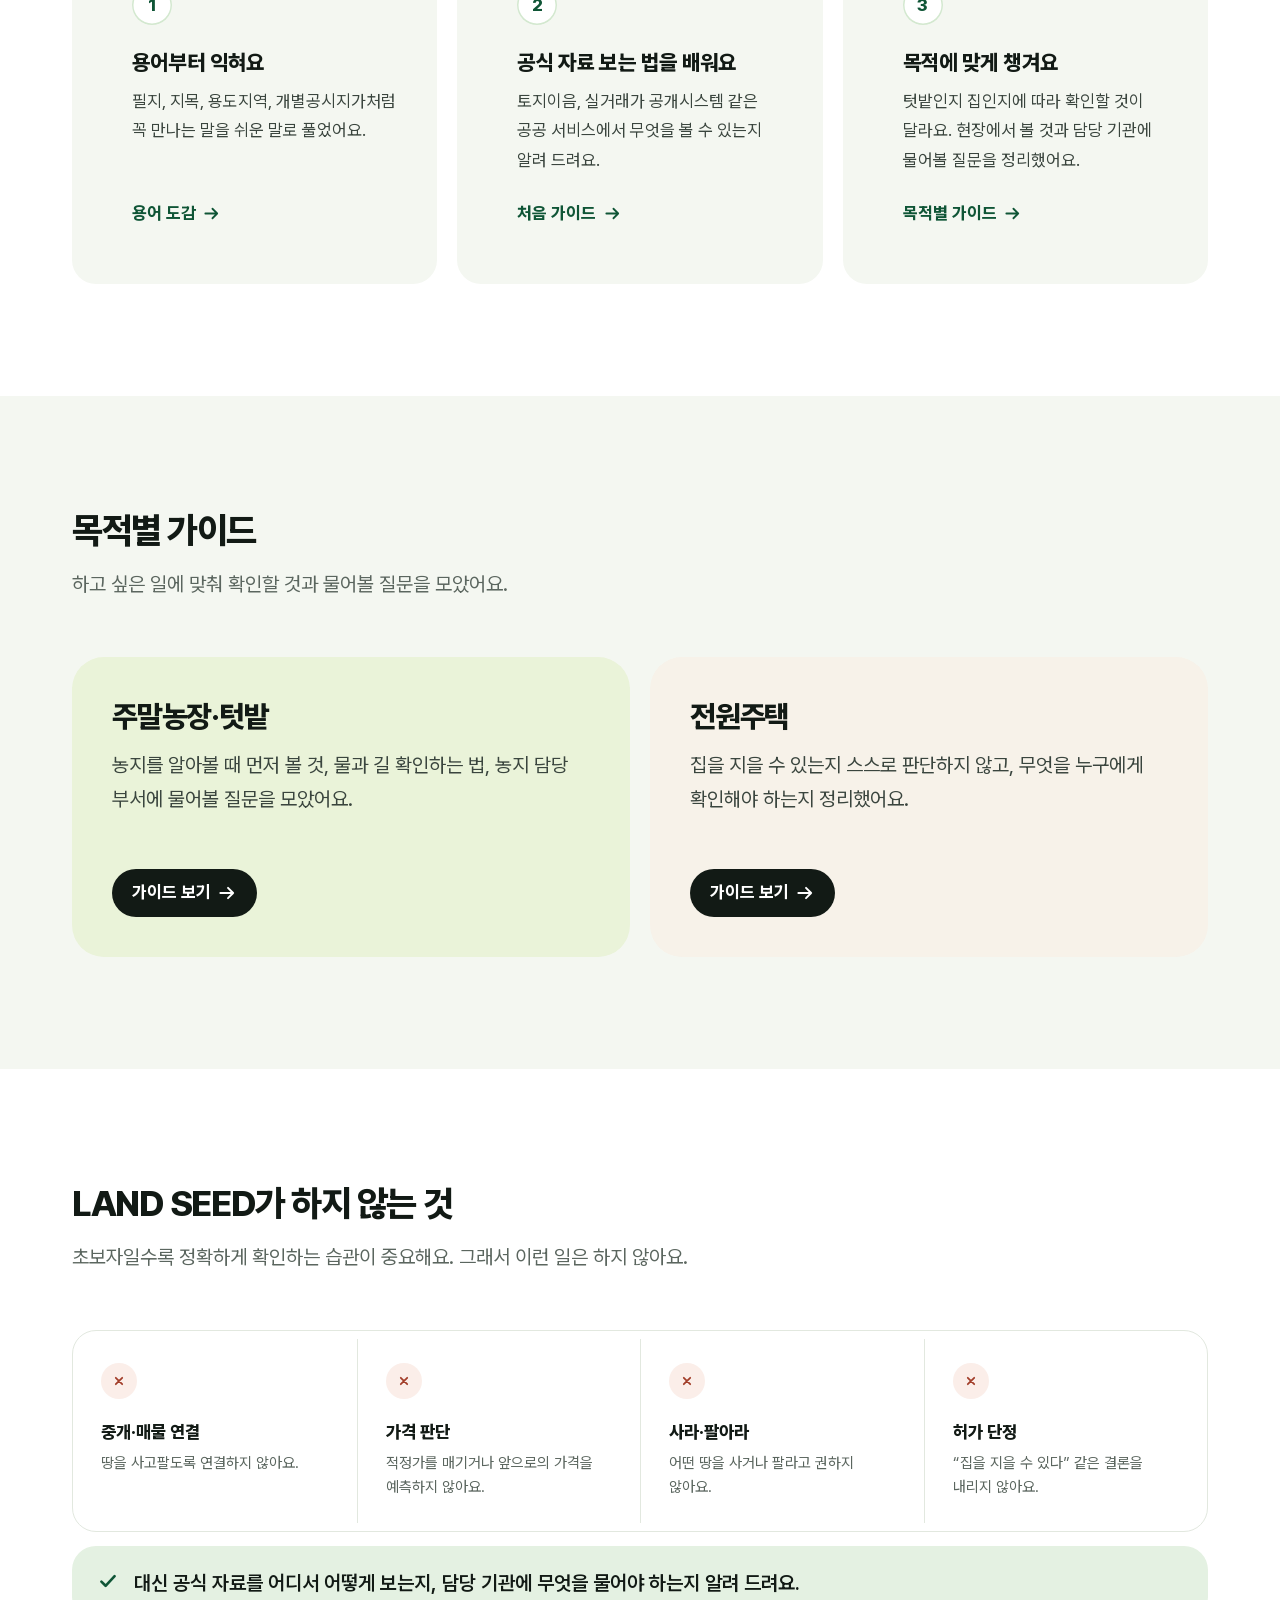
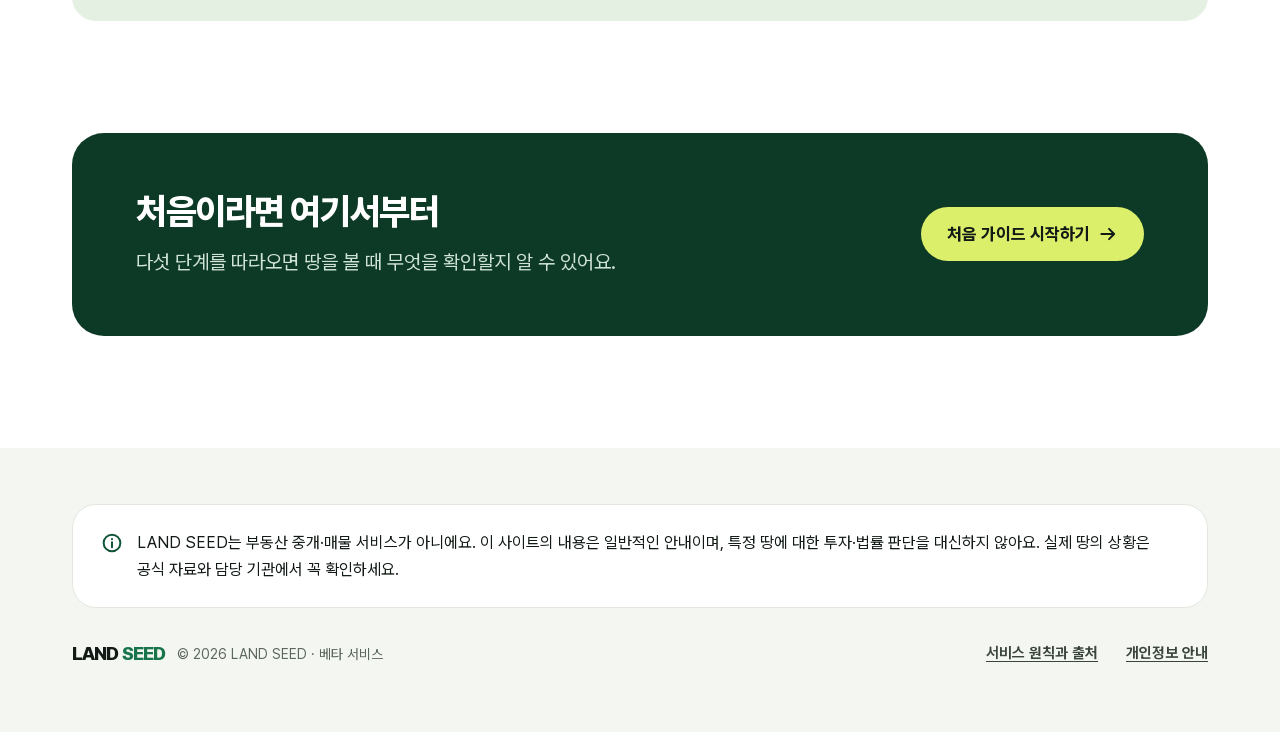
==== commit 57f0d5ea: "빈 favicon 지정으로 favicon.ico 404 없애기 프로젝트 사이트라 브라우저가 도메인 루트의 favicon.ico를 찾다가 404가 났음. 공식 아이콘이 정해질 때까지" ====
--- a/index.html
+++ b/index.html
@@ -3,6 +3,7 @@
 <head>
 <meta charset="utf-8">
 <meta name="viewport" content="width=device-width, initial-scale=1">
+<link rel="icon" href="data:,">
 <title>LAND SEED — 부동산을 몰라도 땅을 알아가는 시작</title>
 <meta name="description" content="땅 용어, 공식 자료 보는 법, 현장에서 챙길 것까지. 부동산 초보자를 위한 땅 공부 서비스 LAND SEED.">
 <meta name="robots" content="noindex, nofollow">
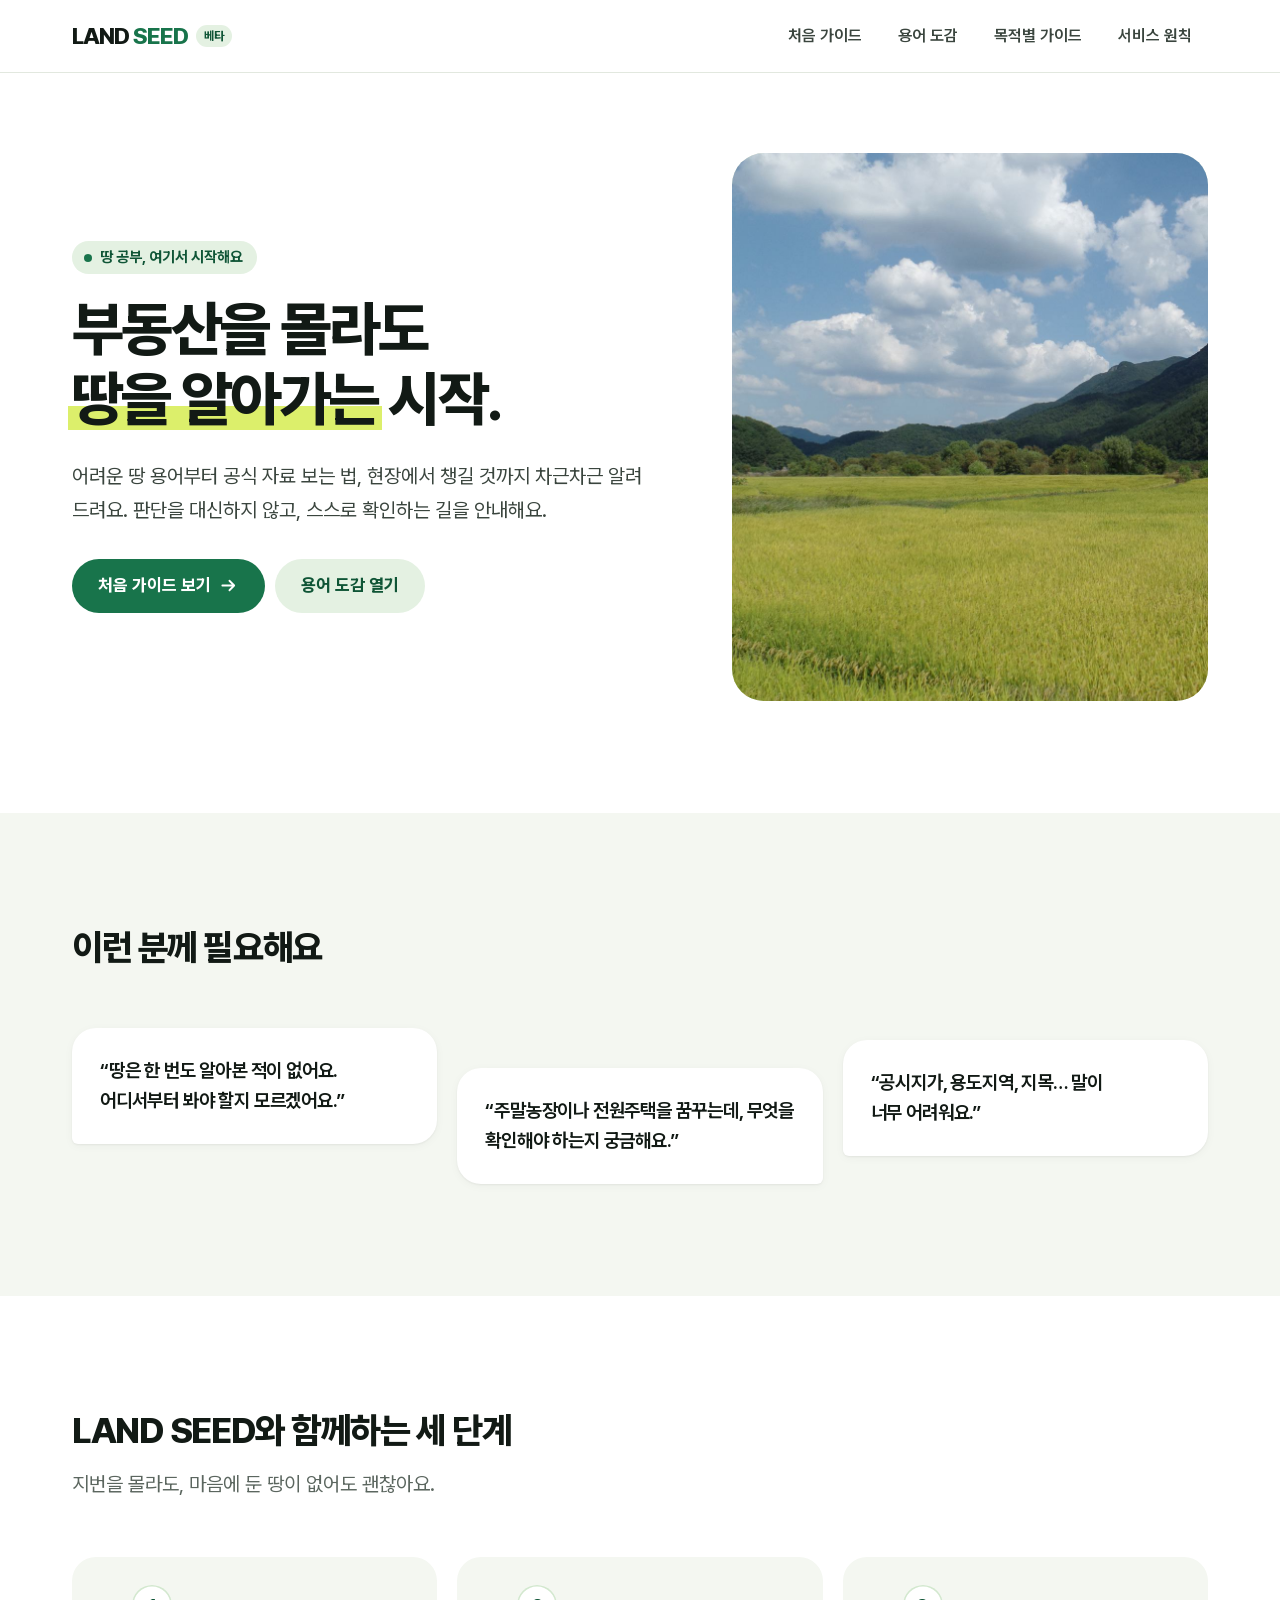
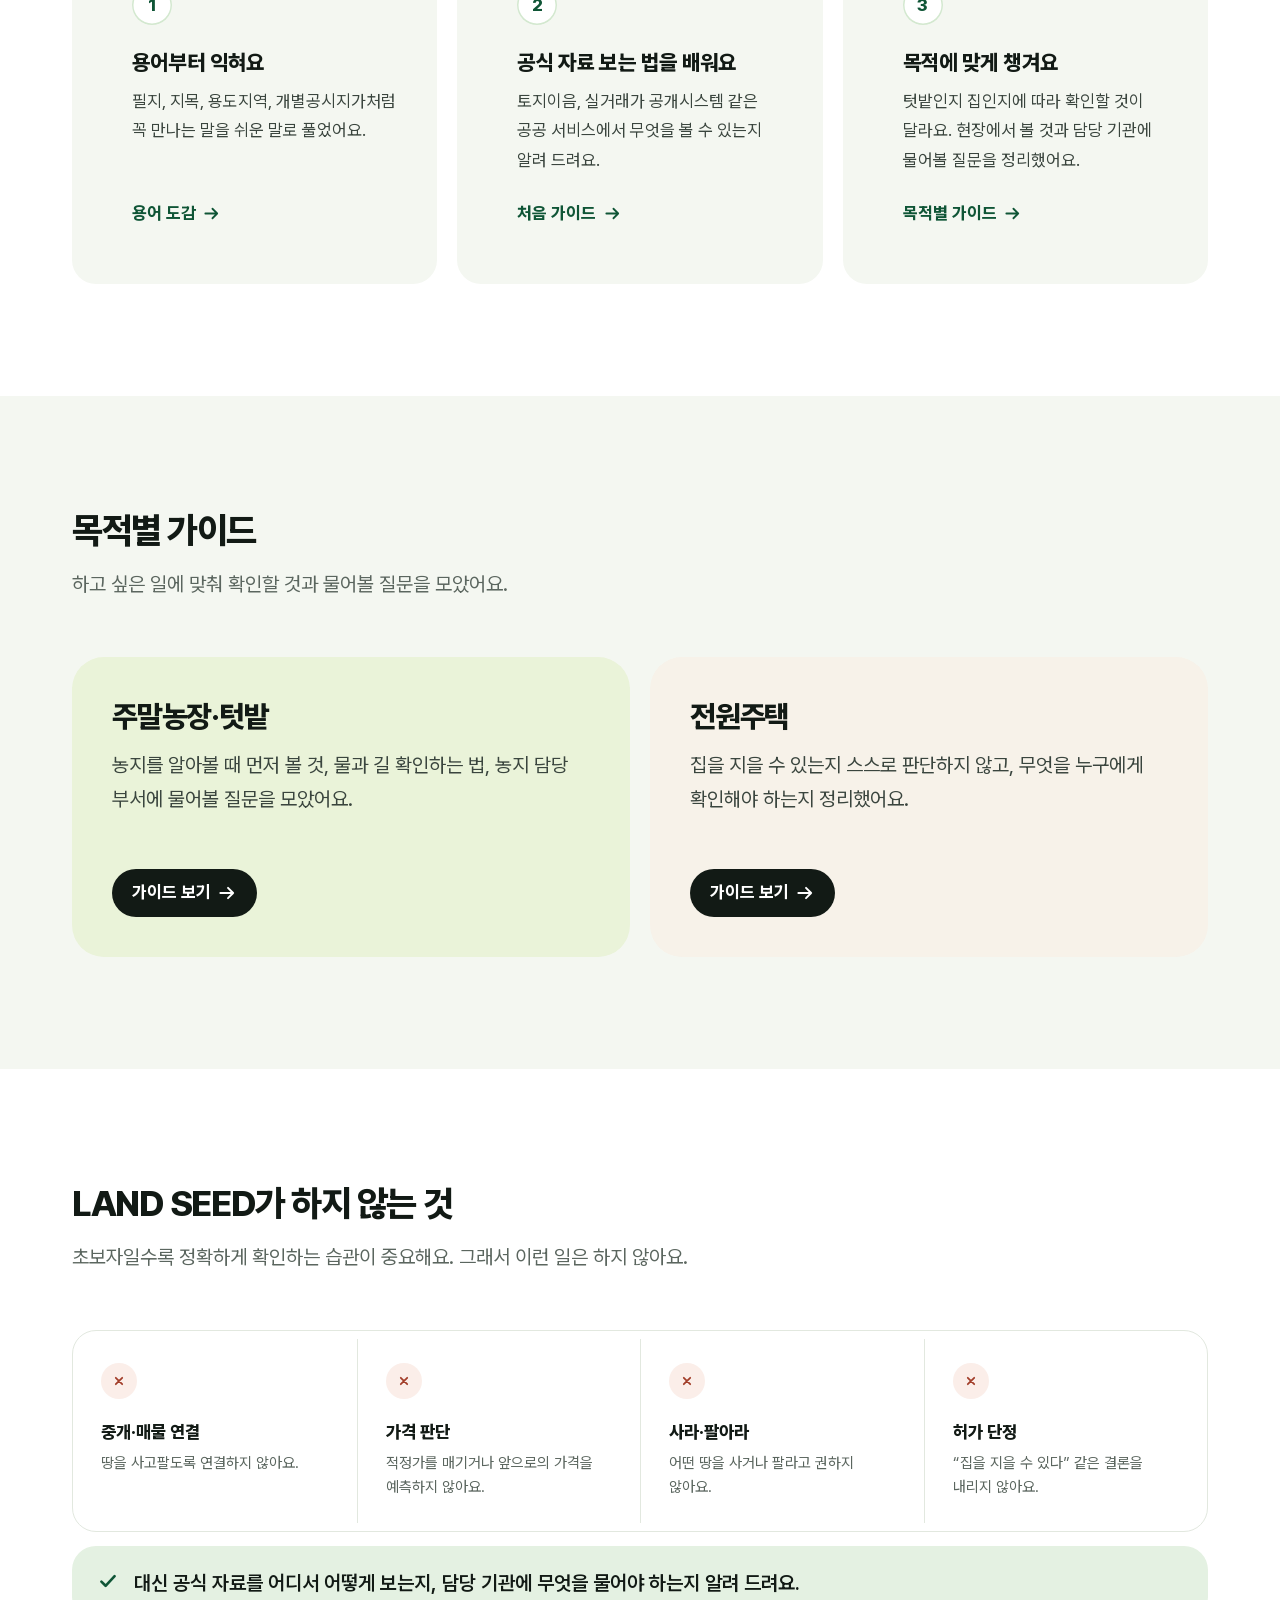
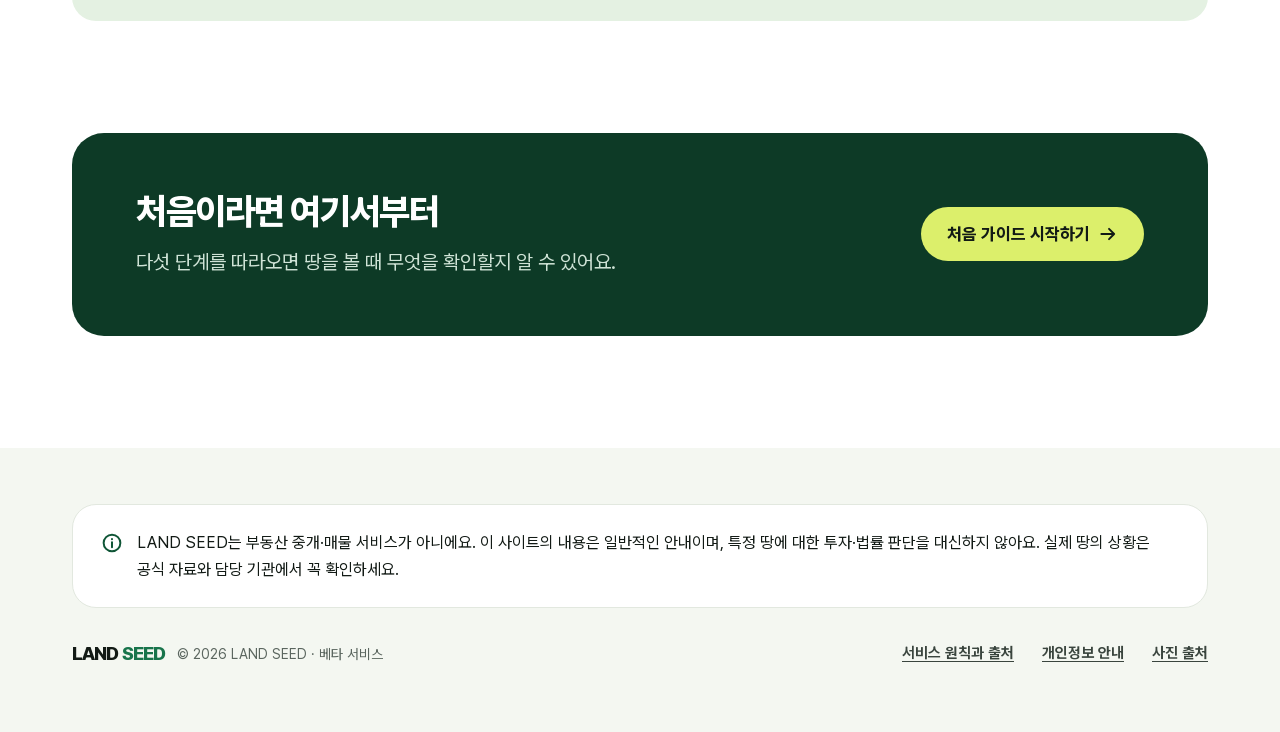
==== commit 2272aa72: "홈 사진 위 용어 카드와 크레딧 문구 제거 오너 요청으로 사진 위의 '용어 도감·지목' 카드와 크레딧 띠를 없앰. CC BY-SA 4.0 출처 표시는 홈 바닥글의 '사진 출처' 링" ====
--- a/index.html
+++ b/index.html
@@ -40,9 +40,7 @@
       <div class="hero-visual">
         <figure class="hero-photo">
           <img src="assets/img/hero-960.jpg" srcset="assets/img/hero-960.jpg 960w, assets/img/hero-1920.jpg 1920w" sizes="(max-width: 959px) 100vw, 540px" width="960" height="1286" alt="뭉게구름 아래 산자락과 누렇게 익은 논이 펼쳐진 시골 풍경">
-          <figcaption class="credit">사진 Shamus7792003 · <a href="https://creativecommons.org/licenses/by-sa/4.0/deed.ko">CC BY-SA 4.0</a> · 잘라 씀</figcaption>
         </figure>
-        <a class="peek" href="glossary.html#jimok"><span class="peek-label">용어 도감<span class="ico" aria-hidden="true"></span></span><strong>지목</strong><span>땅의 주된 쓰임에 따라 공적 장부에 등록한 종류예요.</span></a>
       </div>
     </div>
   </section>
@@ -121,7 +119,7 @@
     <p class="notice"><span class="ico" aria-hidden="true"></span><span>LAND SEED는 부동산 중개·매물 서비스가 아니에요. 이 사이트의 내용은 일반적인 안내이며, 특정 땅에 대한 투자·법률 판단을 대신하지 않아요. 실제 땅의 상황은 공식 자료와 담당 기관에서 꼭 확인하세요.</span></p>
     <div class="foot-row">
       <div class="foot-brand"><span class="logo-word" aria-hidden="true">LAND <b>SEED</b></span><p class="foot-small">© 2026 LAND SEED · 베타 서비스</p></div>
-      <nav class="foot-links" aria-label="사이트 정보"><a href="about.html">서비스 원칙과 출처</a><a href="privacy.html">개인정보 안내</a></nav>
+      <nav class="foot-links" aria-label="사이트 정보"><a href="about.html">서비스 원칙과 출처</a><a href="privacy.html">개인정보 안내</a><a href="about.html#photo">사진 출처</a></nav>
     </div>
   </div>
 </footer>
--- a/assets/css/site.css
+++ b/assets/css/site.css
@@ -140,22 +140,11 @@
 .hero-visual { position: relative; }
 .hero-photo { position: relative; margin: 0; aspect-ratio: 1 / 1.08; overflow: hidden; border-radius: var(--r-xl); background: var(--c-surface-sprout); }
 .hero-photo img { width: 100%; height: 100%; object-fit: cover; object-position: 50% 62%; }
-.credit { position: absolute; right: 12px; bottom: 12px; white-space: nowrap; max-width: calc(100% - 24px); padding: 6px 12px; border-radius: var(--r-pill); background: rgb(12 18 14 / .74); color: #fff; font-size: 12.5px; line-height: 1.45; }
-.credit a { color: #fff; }
-.credit a:hover { color: #fff; }
-.peek { position: absolute; left: 14px; top: 14px; display: grid; gap: 2px; max-width: min(300px, calc(100% - 28px)); padding: 14px 18px 16px; border-radius: var(--r-lg); background: #fff; box-shadow: var(--sh-2); color: var(--c-ink); text-decoration: none; transition: transform .2s; }
-.peek:hover { color: var(--c-ink); transform: translateY(-2px); }
-.peek-label { display: inline-flex; align-items: center; gap: 6px; color: var(--c-green-deep); font-size: 13px; font-weight: 750; }
-.peek-label .ico { --ic: var(--ic-arrow); width: 14px; height: 14px; }
-.peek strong { font-size: 22px; font-weight: 800; letter-spacing: -.03em; }
-.peek span:last-child { color: var(--c-ink-2); font-size: 15px; line-height: 1.55; }
-@media (max-width: 959px) { .peek { display: none; } } /* 휴대폰에서는 사진을 가리지 않게 숨김 */
 @media (min-width: 960px) {
   .hero { padding: var(--sp-10) 0 var(--sp-11); }
   .hero-grid { grid-template-columns: minmax(0, 1.25fr) minmax(0, 1fr); gap: 64px; align-items: center; }
   .hero h1 { font-size: min(3.75rem, 5vw); }
   .hero-photo { aspect-ratio: 4 / 4.6; }
-  .peek { left: -40px; top: 48px; }
 }
 
 /* 섹션 */
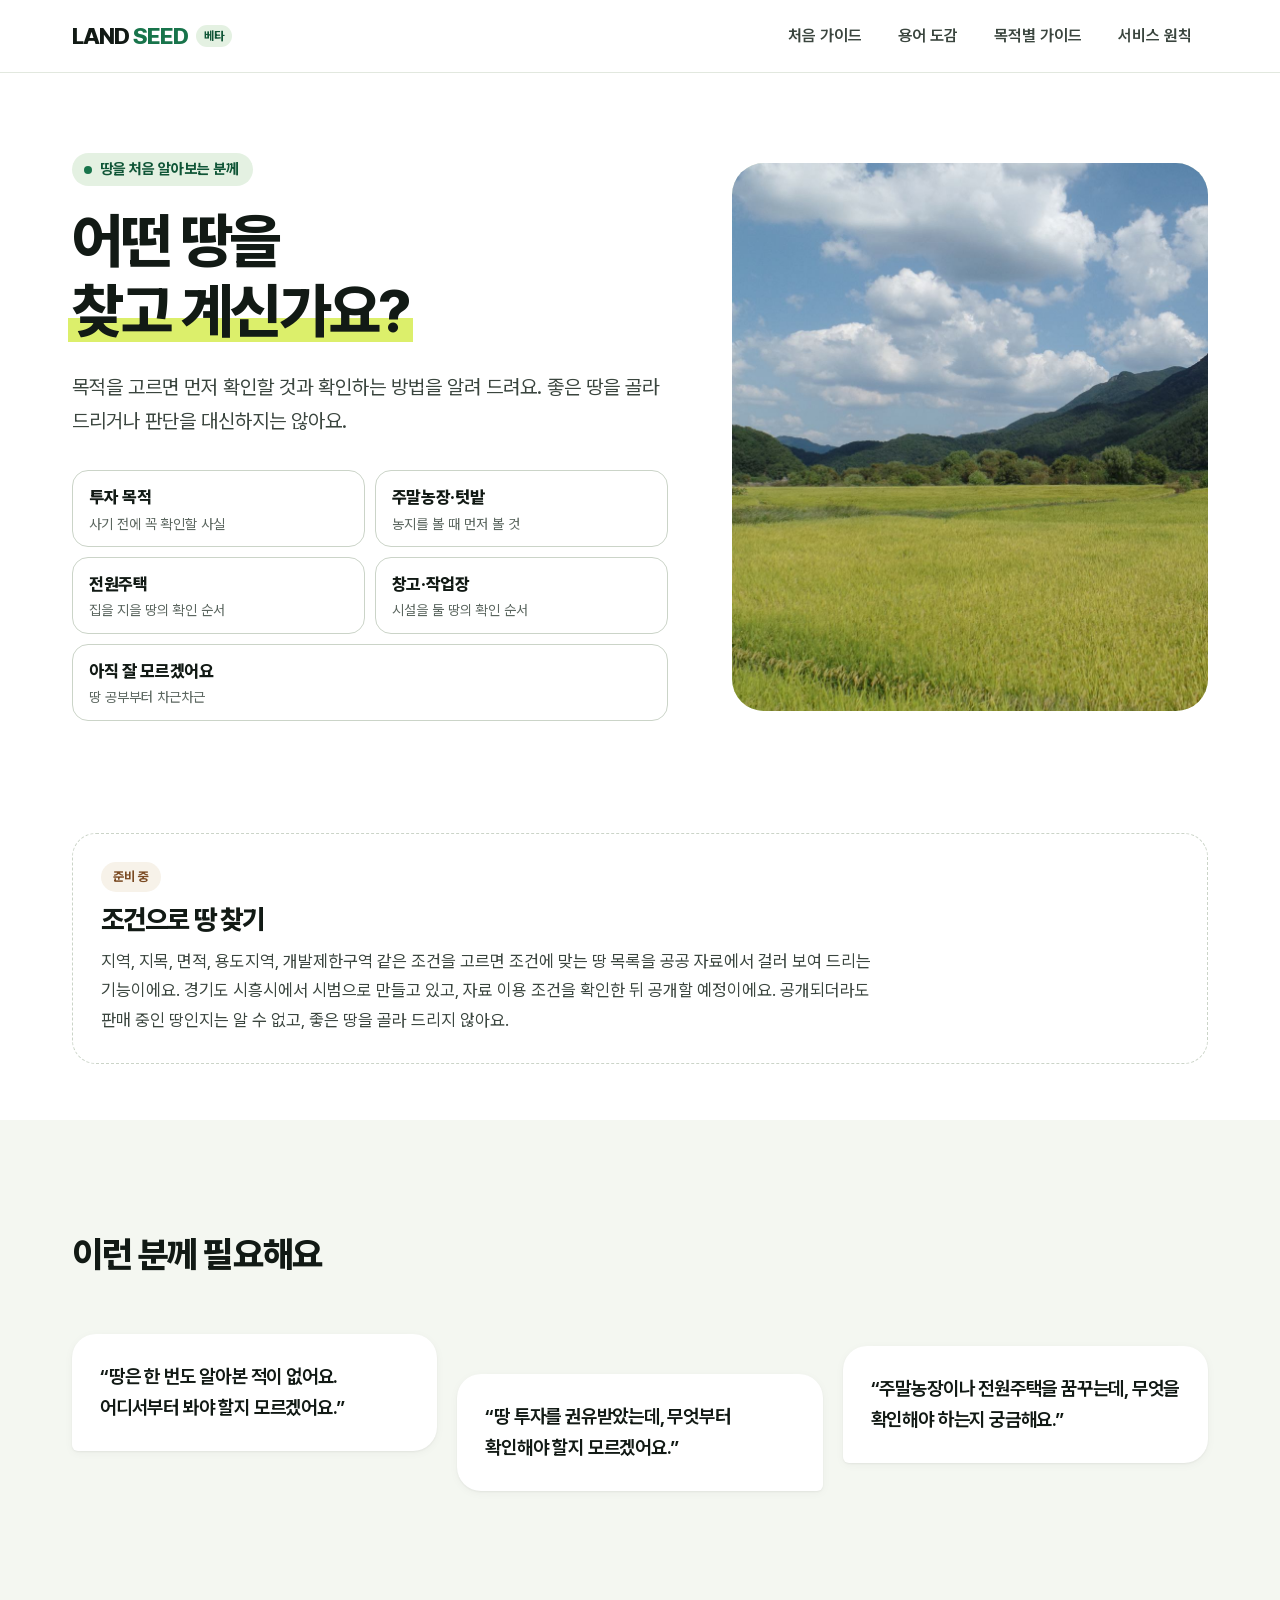
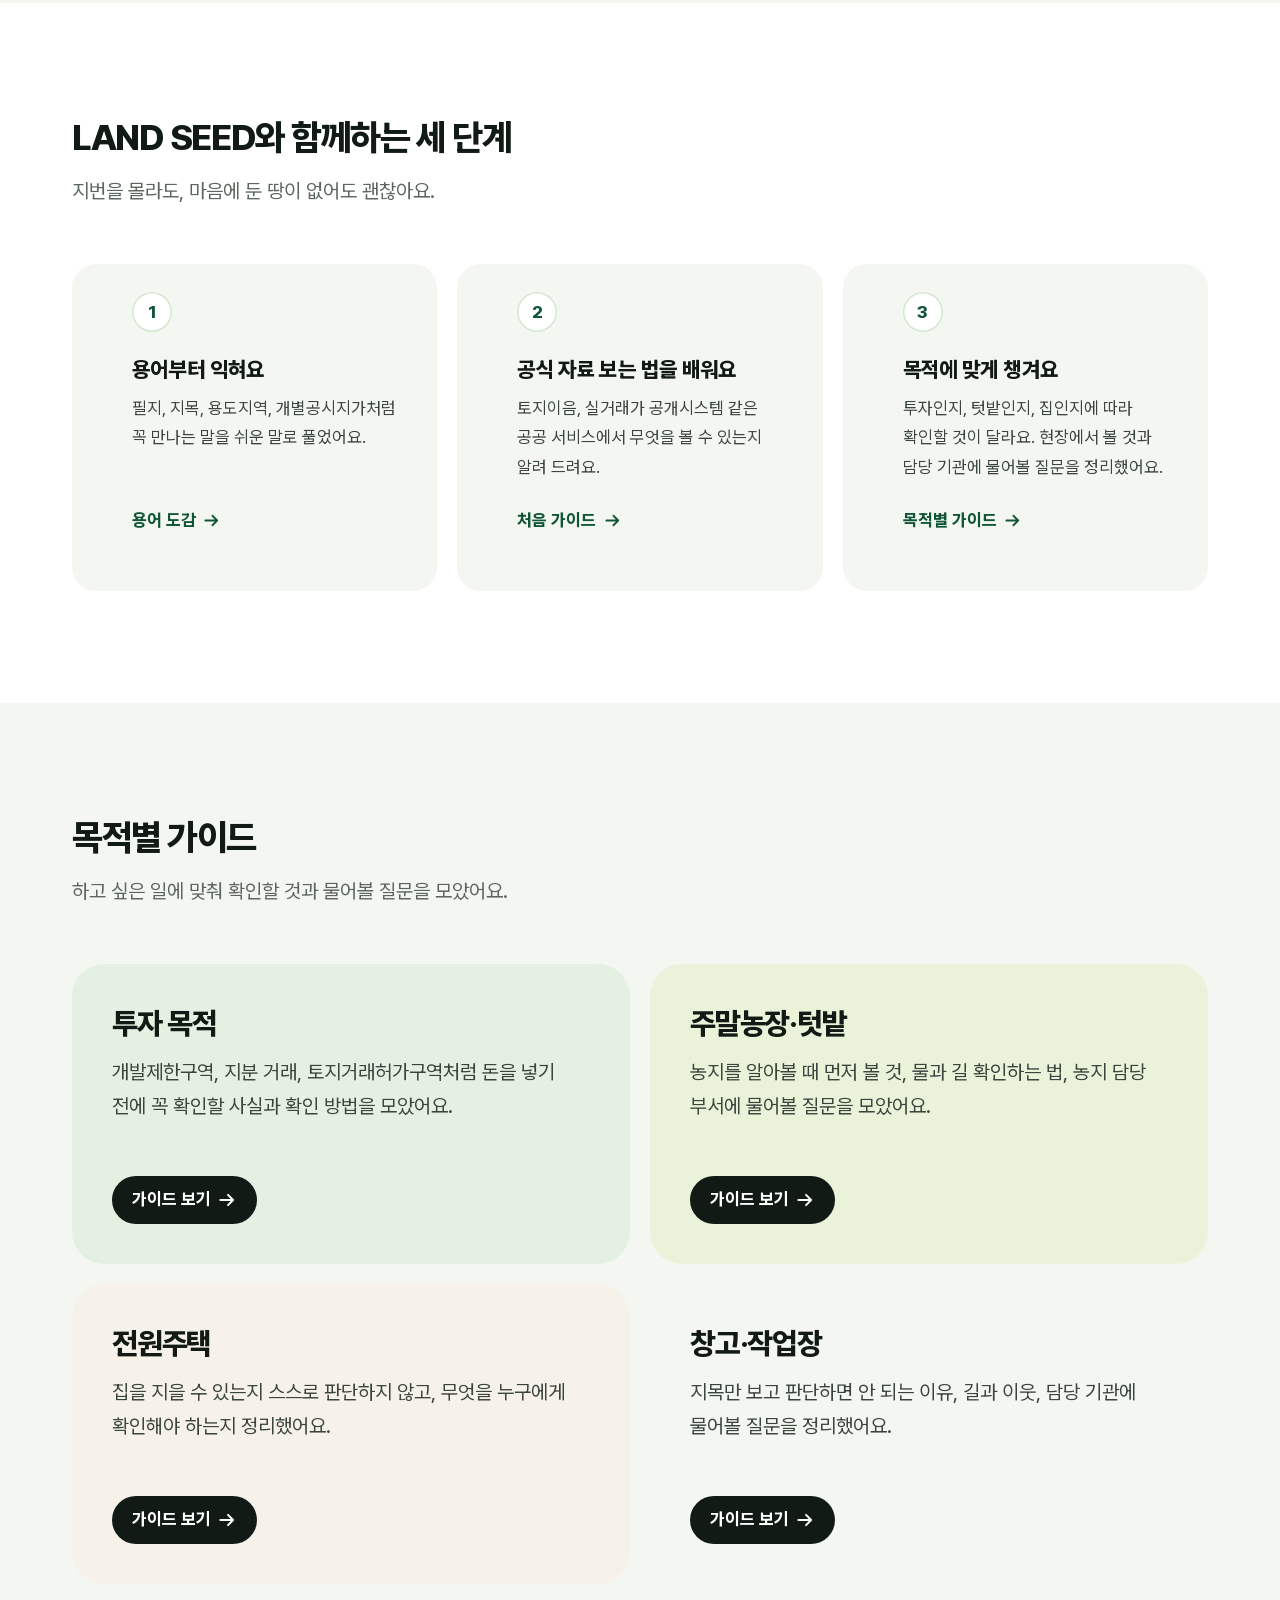
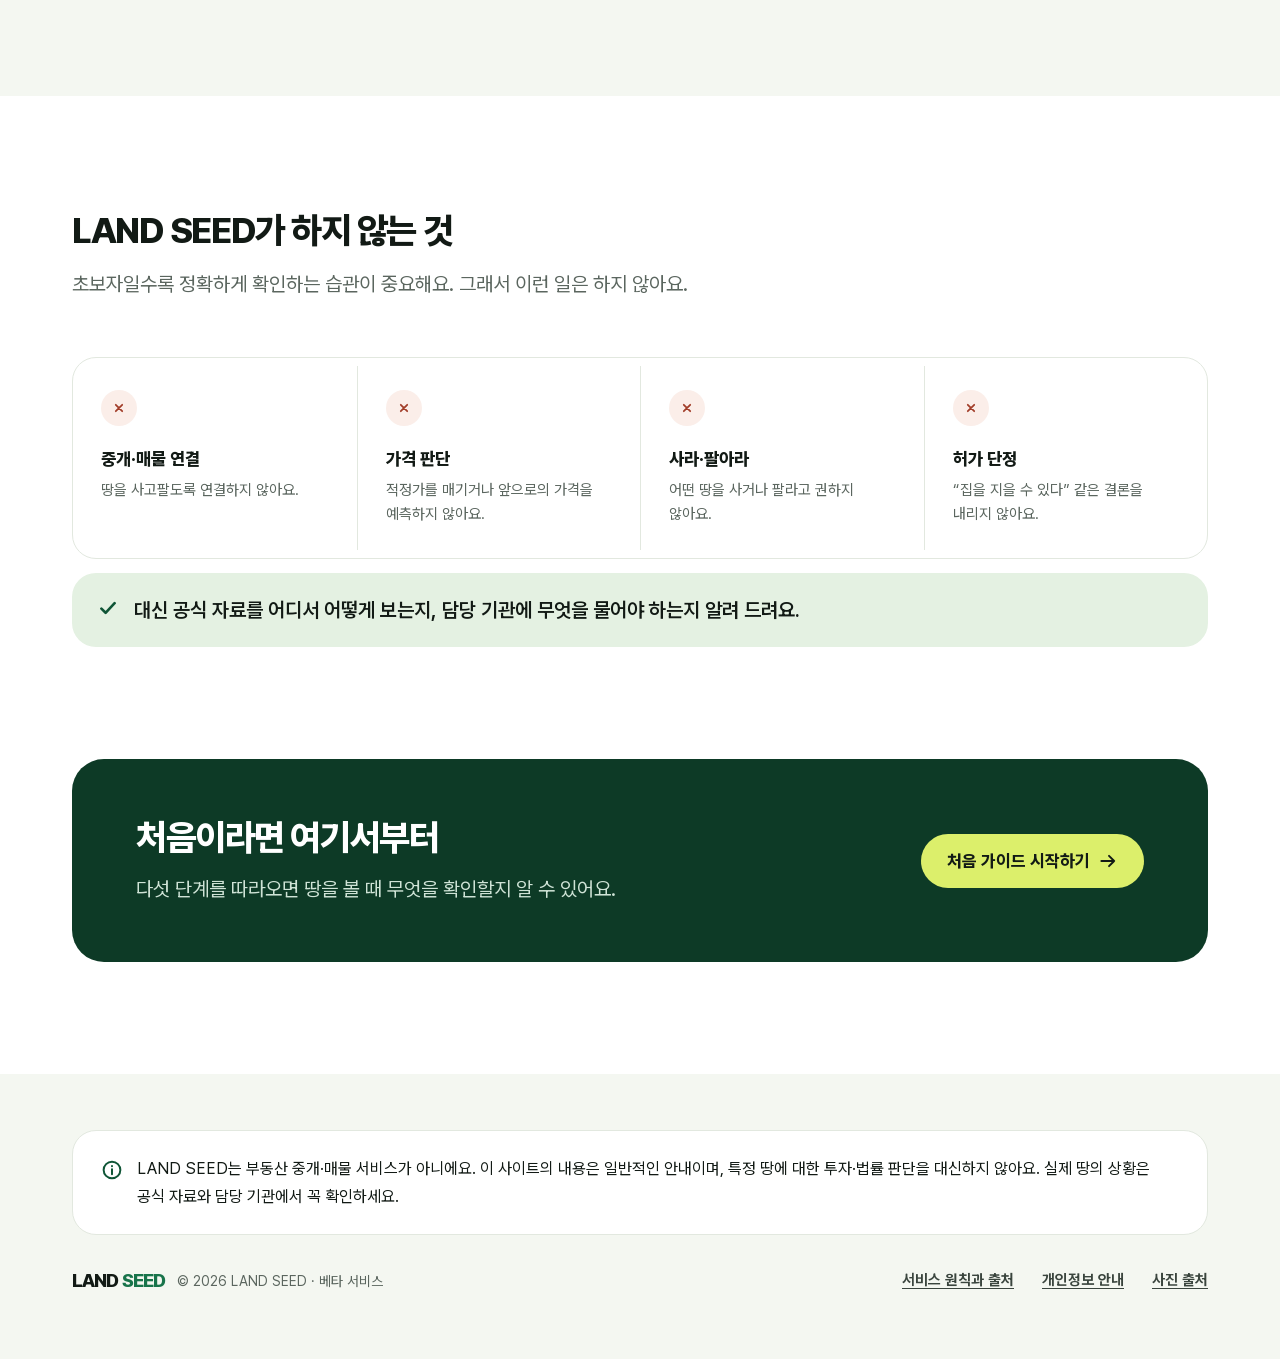
==== commit 1524b763: "홈을 탐색형 첫 화면으로 바꾸고 투자 목적·창고 가이드 추가 - 홈 첫 화면을 "어떤 땅을 찾고 계신가요?"와 목적 고르기(투자, 주말농장, 전원주택, 창고·작업장, 땅 공부부터)" ====
--- a/index.html
+++ b/index.html
@@ -3,9 +3,11 @@
 <head>
 <meta charset="utf-8">
 <meta name="viewport" content="width=device-width, initial-scale=1">
-<link rel="icon" href="data:,">
-<title>LAND SEED — 부동산을 몰라도 땅을 알아가는 시작</title>
-<meta name="description" content="땅 용어, 공식 자료 보는 법, 현장에서 챙길 것까지. 부동산 초보자를 위한 땅 공부 서비스 LAND SEED.">
+<link rel="icon" href="assets/img/icon-32.png" sizes="32x32" type="image/png">
+<link rel="icon" href="assets/img/icon.svg" type="image/svg+xml">
+<link rel="apple-touch-icon" href="assets/img/apple-touch-icon.png">
+<title>LAND SEED — 어떤 땅을 찾고 계신가요?</title>
+<meta name="description" content="투자, 주말농장, 전원주택, 창고·작업장. 목적에 맞춰 땅을 볼 때 먼저 확인할 것과 확인 방법을 알려 드려요. 부동산 초보자를 위한 땅 공부 서비스 LAND SEED.">
 <meta name="robots" content="noindex, nofollow">
 <meta name="theme-color" content="#ffffff">
 <link rel="stylesheet" href="assets/css/site.css">
@@ -29,18 +31,31 @@
   <section class="hero">
     <div class="wrap hero-grid">
       <div class="hero-text">
-        <p class="eyebrow">땅 공부, 여기서 시작해요</p>
-        <h1>부동산을 몰라도<br><span class="hl">땅을 알아가는</span> 시작.</h1>
-        <p class="lead">어려운 땅 용어부터 공식 자료 보는 법, 현장에서 챙길 것까지 차근차근 알려 드려요. 판단을 대신하지 않고, 스스로 확인하는 길을 안내해요.</p>
-        <div class="btns">
-          <a class="btn btn-primary" href="start.html">처음 가이드 보기<span class="ico" aria-hidden="true"></span></a>
-          <a class="btn btn-secondary" href="glossary.html">용어 도감 열기</a>
-        </div>
+        <p class="eyebrow">땅을 처음 알아보는 분께</p>
+        <h1>어떤 땅을<br><span class="hl">찾고 계신가요?</span></h1>
+        <p class="lead">목적을 고르면 먼저 확인할 것과 확인하는 방법을 알려 드려요. 좋은 땅을 골라 드리거나 판단을 대신하지는 않아요.</p>
+        <nav class="purposes" aria-label="목적 고르기">
+          <a href="invest.html"><b>투자 목적</b><span>사기 전에 꼭 확인할 사실</span></a>
+          <a href="guide-farm.html"><b>주말농장·텃밭</b><span>농지를 볼 때 먼저 볼 것</span></a>
+          <a href="guide-house.html"><b>전원주택</b><span>집을 지을 땅의 확인 순서</span></a>
+          <a href="guide-work.html"><b>창고·작업장</b><span>시설을 둘 땅의 확인 순서</span></a>
+          <a href="start.html"><b>아직 잘 모르겠어요</b><span>땅 공부부터 차근차근</span></a>
+        </nav>
       </div>
       <div class="hero-visual">
         <figure class="hero-photo">
           <img src="assets/img/hero-960.jpg" srcset="assets/img/hero-960.jpg 960w, assets/img/hero-1920.jpg 1920w" sizes="(max-width: 959px) 100vw, 540px" width="960" height="1286" alt="뭉게구름 아래 산자락과 누렇게 익은 논이 펼쳐진 시골 풍경">
         </figure>
+      </div>
+    </div>
+  </section>
+
+  <section class="section pt0 soon-wrap">
+    <div class="wrap">
+      <div class="soon">
+        <p class="soon-tag">준비 중</p>
+        <h2>조건으로 땅 찾기</h2>
+        <p>지역, 지목, 면적, 용도지역, 개발제한구역 같은 조건을 고르면 조건에 맞는 땅 목록을 공공 자료에서 걸러 보여 드리는 기능이에요. 경기도 시흥시에서 시범으로 만들고 있고, 자료 이용 조건을 확인한 뒤 공개할 예정이에요. 공개되더라도 판매 중인 땅인지는 알 수 없고, 좋은 땅을 골라 드리지 않아요.</p>
       </div>
     </div>
   </section>
@@ -52,8 +67,8 @@
       </div>
       <ul class="voices">
         <li class="voice"><p>“땅은 한 번도 알아본 적이 없어요. 어디서부터 봐야 할지 모르겠어요.”</p></li>
+        <li class="voice"><p>“땅 투자를 권유받았는데, 무엇부터 확인해야 할지 모르겠어요.”</p></li>
         <li class="voice"><p>“주말농장이나 전원주택을 꿈꾸는데, 무엇을 확인해야 하는지 궁금해요.”</p></li>
-        <li class="voice"><p>“공시지가, 용도지역, 지목… 말이 너무 어려워요.”</p></li>
       </ul>
     </div>
   </section>
@@ -67,7 +82,7 @@
       <ol class="cards cards-3">
         <li><a class="card step" href="glossary.html"><span class="step-no" aria-hidden="true">1</span><h3>용어부터 익혀요</h3><p>필지, 지목, 용도지역, 개별공시지가처럼 꼭 만나는 말을 쉬운 말로 풀었어요.</p><span class="go">용어 도감<span class="ico" aria-hidden="true"></span></span></a></li>
         <li><a class="card step" href="start.html"><span class="step-no" aria-hidden="true">2</span><h3>공식 자료 보는 법을 배워요</h3><p>토지이음, 실거래가 공개시스템 같은 공공 서비스에서 무엇을 볼 수 있는지 알려 드려요.</p><span class="go">처음 가이드<span class="ico" aria-hidden="true"></span></span></a></li>
-        <li><a class="card step" href="index.html#guides"><span class="step-no" aria-hidden="true">3</span><h3>목적에 맞게 챙겨요</h3><p>텃밭인지 집인지에 따라 확인할 것이 달라요. 현장에서 볼 것과 담당 기관에 물어볼 질문을 정리했어요.</p><span class="go">목적별 가이드<span class="ico" aria-hidden="true"></span></span></a></li>
+        <li><a class="card step" href="index.html#guides"><span class="step-no" aria-hidden="true">3</span><h3>목적에 맞게 챙겨요</h3><p>투자인지, 텃밭인지, 집인지에 따라 확인할 것이 달라요. 현장에서 볼 것과 담당 기관에 물어볼 질문을 정리했어요.</p><span class="go">목적별 가이드<span class="ico" aria-hidden="true"></span></span></a></li>
       </ol>
     </div>
   </section>
@@ -79,8 +94,10 @@
         <p>하고 싶은 일에 맞춰 확인할 것과 물어볼 질문을 모았어요.</p>
       </div>
       <div class="cards cards-2">
+        <a class="card guide invest" href="invest.html"><h3>투자 목적</h3><p>개발제한구역, 지분 거래, 토지거래허가구역처럼 돈을 넣기 전에 꼭 확인할 사실과 확인 방법을 모았어요.</p><span class="go">가이드 보기<span class="ico" aria-hidden="true"></span></span></a>
         <a class="card guide farm" href="guide-farm.html"><h3>주말농장·텃밭</h3><p>농지를 알아볼 때 먼저 볼 것, 물과 길 확인하는 법, 농지 담당 부서에 물어볼 질문을 모았어요.</p><span class="go">가이드 보기<span class="ico" aria-hidden="true"></span></span></a>
         <a class="card guide house" href="guide-house.html"><h3>전원주택</h3><p>집을 지을 수 있는지 스스로 판단하지 않고, 무엇을 누구에게 확인해야 하는지 정리했어요.</p><span class="go">가이드 보기<span class="ico" aria-hidden="true"></span></span></a>
+        <a class="card guide work" href="guide-work.html"><h3>창고·작업장</h3><p>지목만 보고 판단하면 안 되는 이유, 길과 이웃, 담당 기관에 물어볼 질문을 정리했어요.</p><span class="go">가이드 보기<span class="ico" aria-hidden="true"></span></span></a>
       </div>
     </div>
   </section>
--- a/assets/css/site.css
+++ b/assets/css/site.css
@@ -341,3 +341,30 @@
 .foot-links a:hover { color: var(--c-ink); }
 .foot-small { margin: 0; color: var(--c-ink-3); font-size: 14px; }
 @media (min-width: 860px) { .notice { padding: 24px 28px; } }
+
+/* 홈 목적 고르기 (2026-11-01) */
+.purposes { display: grid; grid-template-columns: 1fr 1fr; gap: 10px; margin-top: var(--sp-7); }
+.purposes a { display: flex; flex-direction: column; justify-content: center; gap: 2px; min-height: 72px; padding: 12px 16px; border: 1.5px solid var(--c-line-2); border-radius: var(--r-md); background: #fff; color: var(--c-ink); text-decoration: none; transition: border-color .15s, background-color .15s; }
+.purposes a:hover { border-color: var(--c-green); background: var(--c-green-tint); color: var(--c-ink); }
+.purposes a:focus-visible { outline: 3px solid var(--c-focus); outline-offset: 2px; }
+.purposes b { font-size: 17px; font-weight: 800; letter-spacing: -.02em; }
+.purposes span { color: var(--c-ink-3); font-size: 14px; line-height: 1.4; }
+.purposes a:last-child:nth-child(odd) { grid-column: 1 / -1; }
+
+/* 준비 중 기능 안내 */
+.soon-wrap { padding-bottom: var(--sp-9); }
+.soon { display: grid; gap: 10px; padding: 28px; border: 1.5px dashed var(--c-line-2); border-radius: var(--r-lg); background: #fff; }
+.soon h2 { margin: 0; font-size: var(--fs-h2s); font-weight: 800; letter-spacing: -.04em; }
+.soon p { margin: 0; max-width: 46em; color: var(--c-ink-2); }
+.soon .soon-tag { justify-self: start; padding: 4px 12px; border-radius: var(--r-pill); background: var(--c-surface-warm); color: var(--c-soil); font-size: 13px; font-weight: 700; }
+
+/* 숫자로 보는 사실, 근거 목록 */
+.facts { display: grid; grid-template-columns: repeat(3, minmax(0, 1fr)); gap: 10px; margin: var(--sp-4) 0; padding: 0; list-style: none; }
+.facts li { padding: 18px; border-radius: var(--r-md); background: var(--c-surface); }
+.facts b { display: block; color: var(--c-green-deep); font-size: clamp(1.75rem, 1.4rem + 1.2vw, 2.25rem); font-weight: 800; letter-spacing: -.03em; line-height: 1.1; }
+.facts span { display: block; margin-top: 6px; color: var(--c-ink-2); font-size: var(--fs-sm); line-height: 1.5; }
+@media (max-width: 559px) { .facts { grid-template-columns: 1fr; } }
+.sources { margin: var(--sp-3) 0 0; padding-left: 1.2em; color: var(--c-ink-3); font-size: var(--fs-sm); }
+.sources li { margin-bottom: .45em; }
+.guide.invest { background: var(--c-green-tint); }
+.guide.work { background: var(--c-surface); }
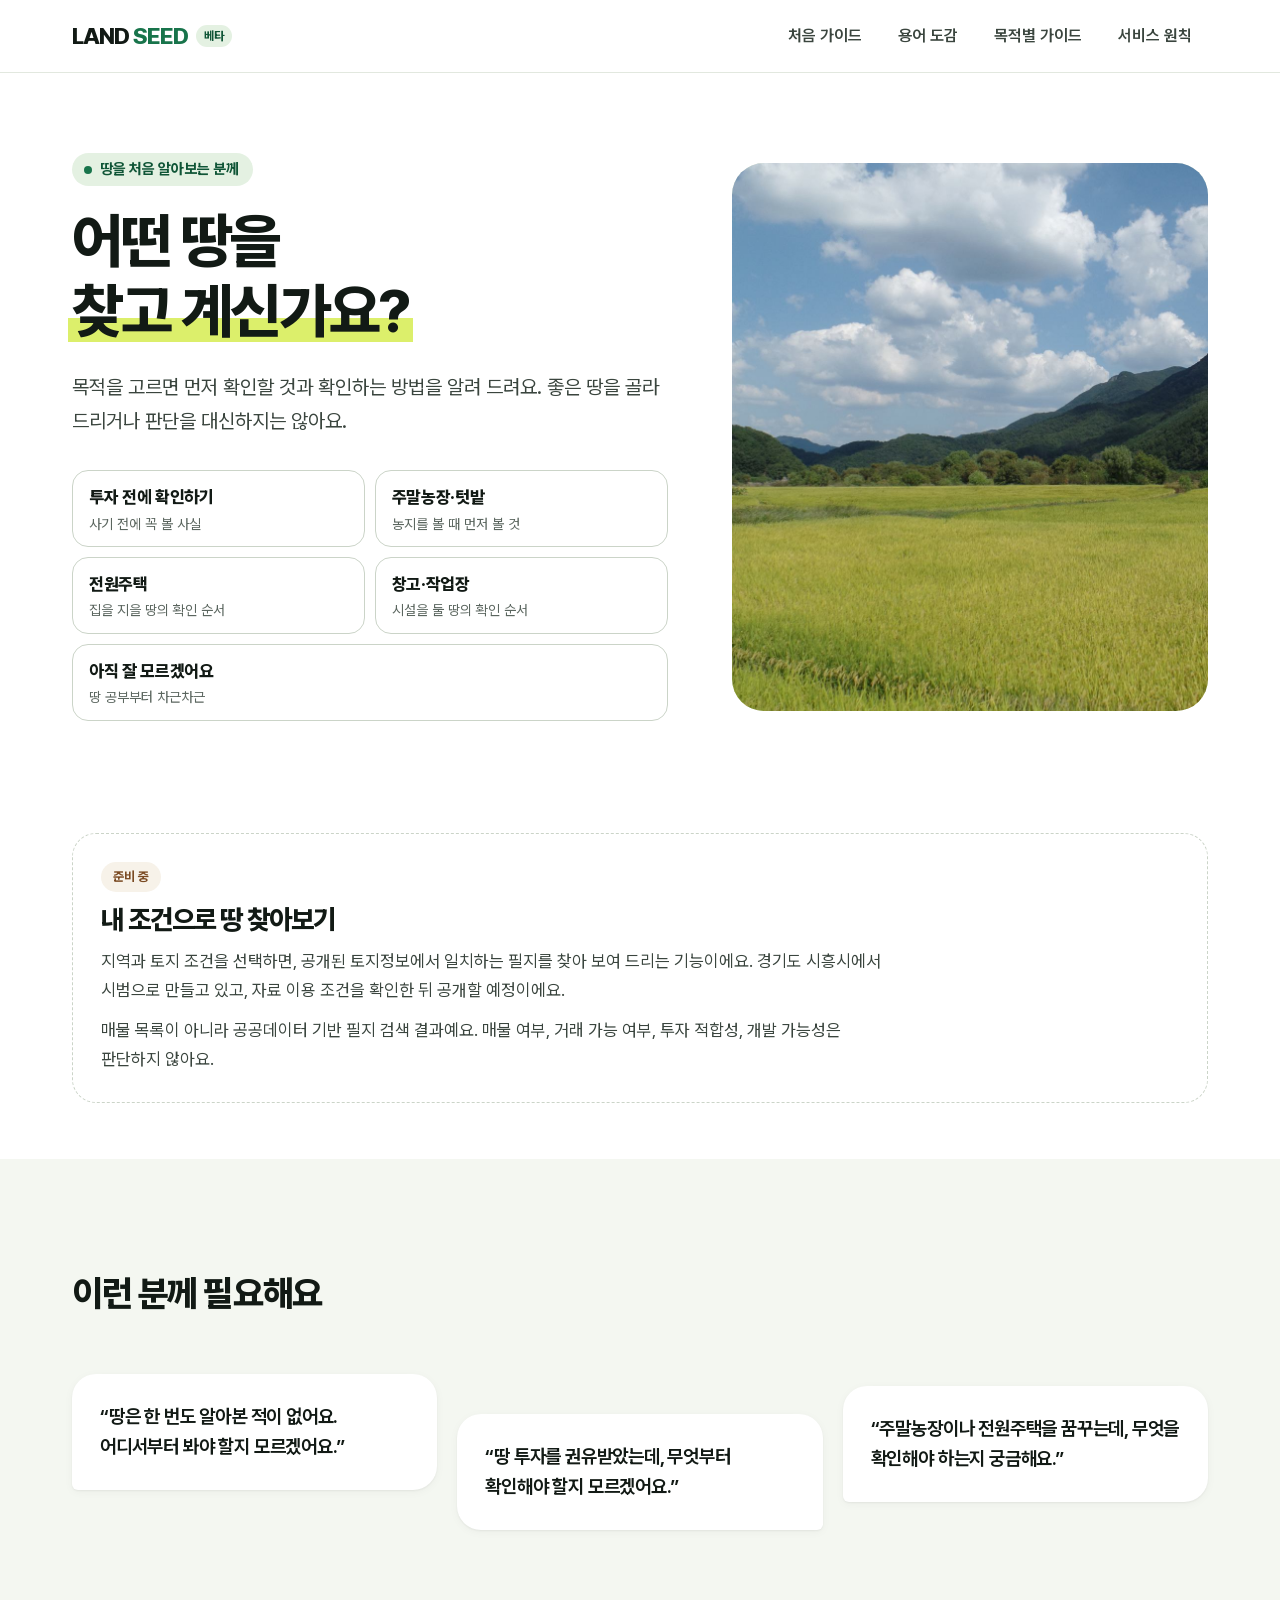
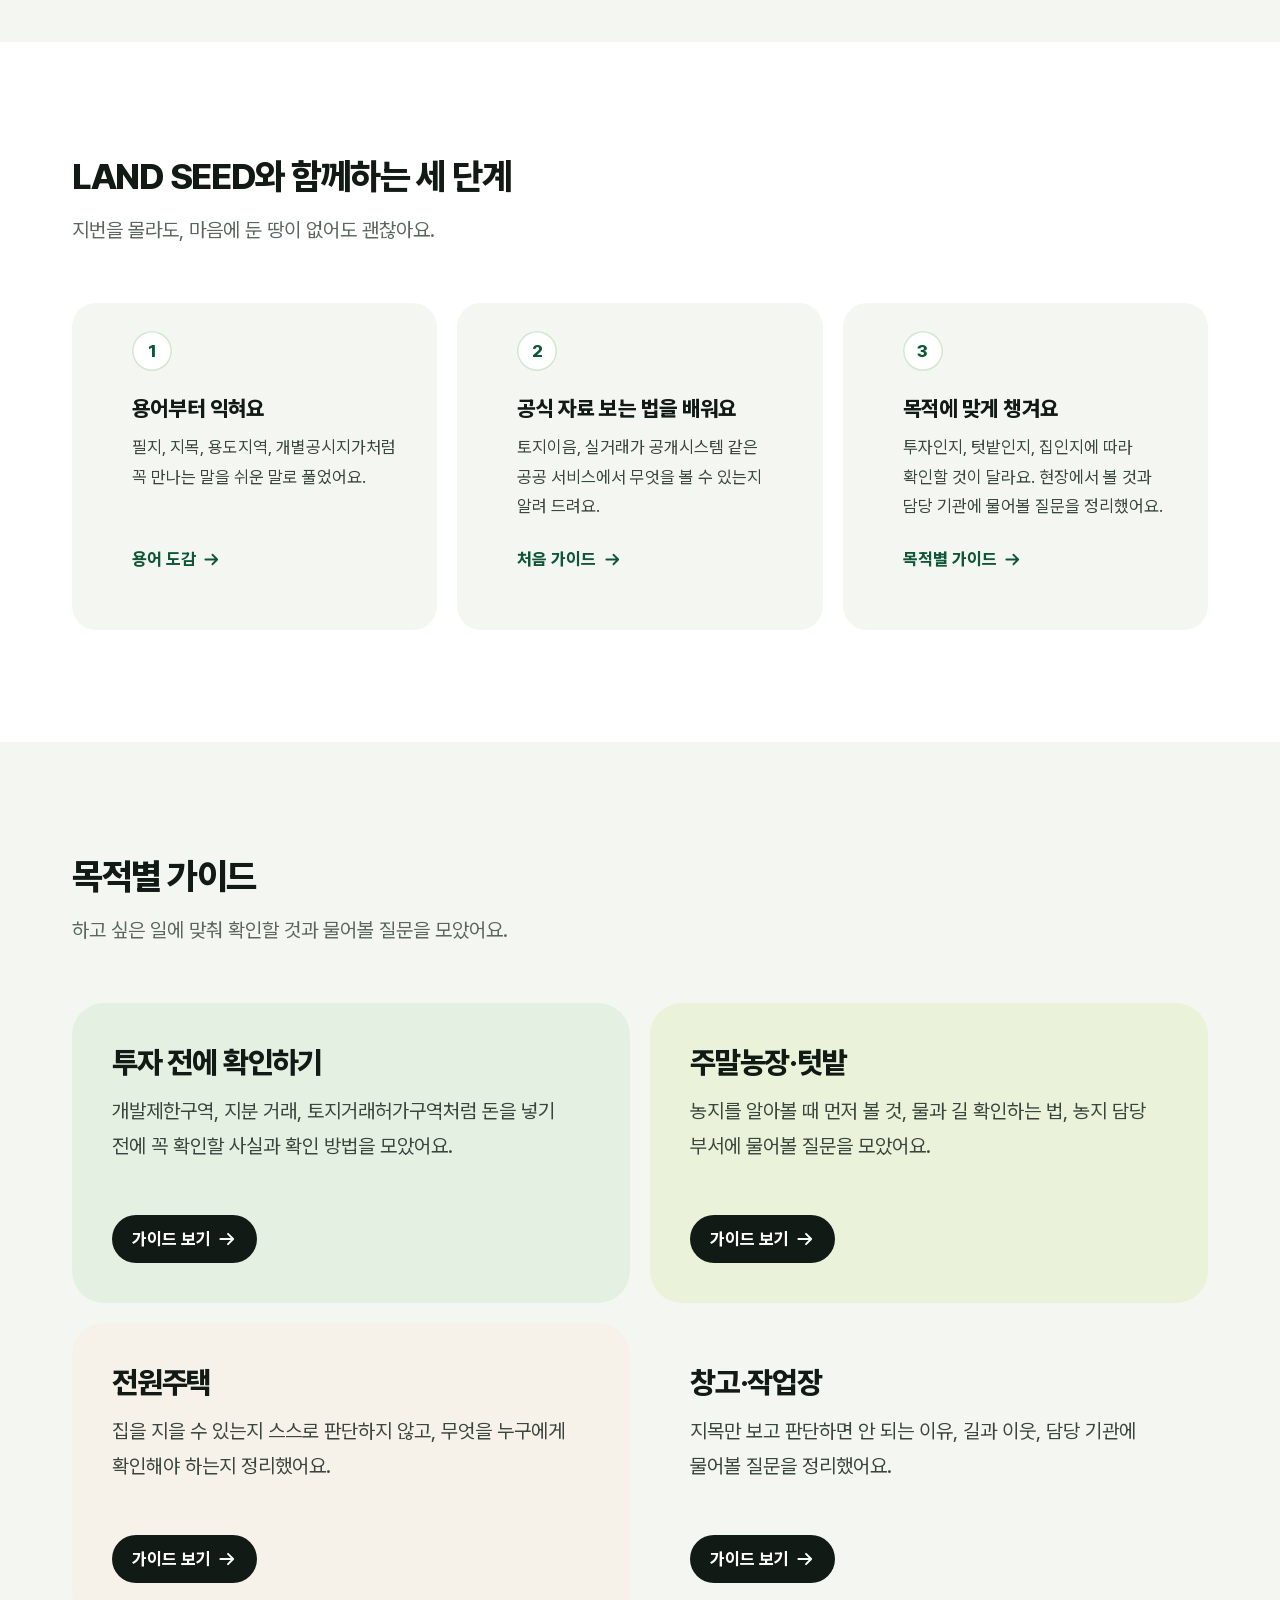
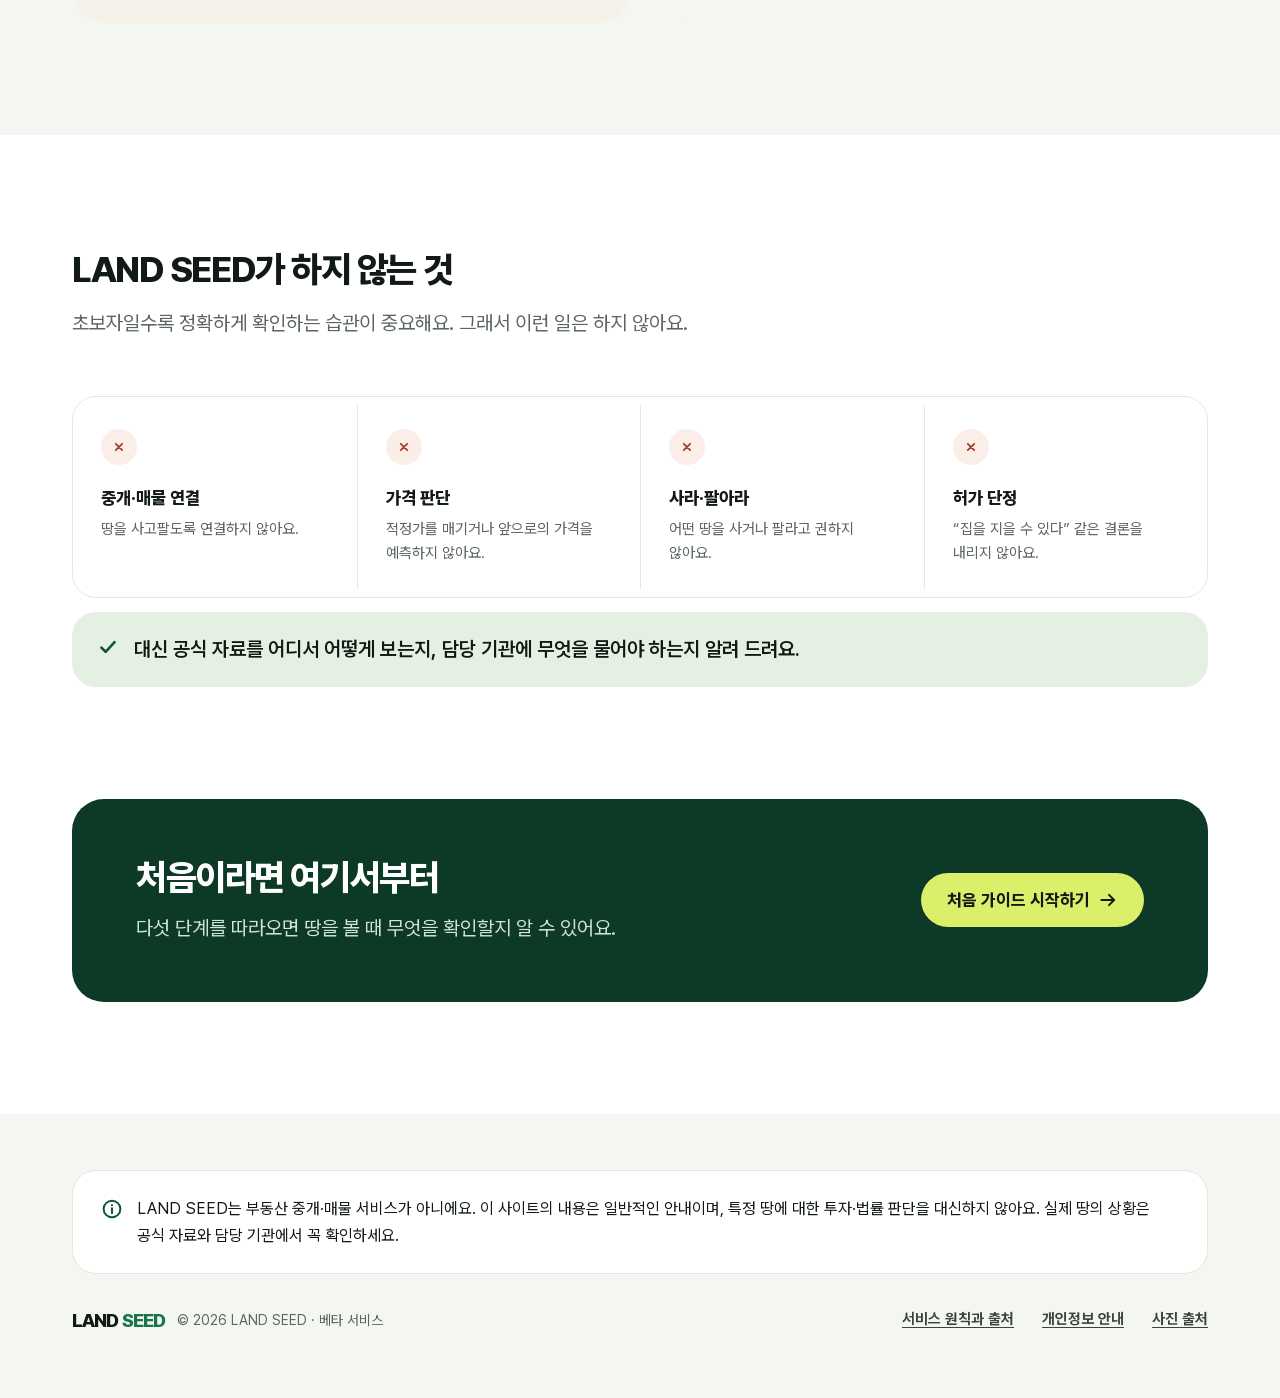
==== commit 989013f2: "법률 후속 검토 반영: '투자 전에 확인하기'로 이름 변경, 통계 산출 기준 표시 - 목적 이름 "투자 목적"을 "투자 전에 확인하기"로 바꿨다(검토 14-2) - 준비 중 기능 " ====
--- a/index.html
+++ b/index.html
@@ -35,7 +35,7 @@
         <h1>어떤 땅을<br><span class="hl">찾고 계신가요?</span></h1>
         <p class="lead">목적을 고르면 먼저 확인할 것과 확인하는 방법을 알려 드려요. 좋은 땅을 골라 드리거나 판단을 대신하지는 않아요.</p>
         <nav class="purposes" aria-label="목적 고르기">
-          <a href="invest.html"><b>투자 목적</b><span>사기 전에 꼭 확인할 사실</span></a>
+          <a href="invest.html"><b>투자 전에 확인하기</b><span>사기 전에 꼭 볼 사실</span></a>
           <a href="guide-farm.html"><b>주말농장·텃밭</b><span>농지를 볼 때 먼저 볼 것</span></a>
           <a href="guide-house.html"><b>전원주택</b><span>집을 지을 땅의 확인 순서</span></a>
           <a href="guide-work.html"><b>창고·작업장</b><span>시설을 둘 땅의 확인 순서</span></a>
@@ -54,8 +54,9 @@
     <div class="wrap">
       <div class="soon">
         <p class="soon-tag">준비 중</p>
-        <h2>조건으로 땅 찾기</h2>
-        <p>지역, 지목, 면적, 용도지역, 개발제한구역 같은 조건을 고르면 조건에 맞는 땅 목록을 공공 자료에서 걸러 보여 드리는 기능이에요. 경기도 시흥시에서 시범으로 만들고 있고, 자료 이용 조건을 확인한 뒤 공개할 예정이에요. 공개되더라도 판매 중인 땅인지는 알 수 없고, 좋은 땅을 골라 드리지 않아요.</p>
+        <h2>내 조건으로 땅 찾아보기</h2>
+        <p>지역과 토지 조건을 선택하면, 공개된 토지정보에서 일치하는 필지를 찾아 보여 드리는 기능이에요. 경기도 시흥시에서 시범으로 만들고 있고, 자료 이용 조건을 확인한 뒤 공개할 예정이에요.</p>
+        <p>매물 목록이 아니라 공공데이터 기반 필지 검색 결과예요. 매물 여부, 거래 가능 여부, 투자 적합성, 개발 가능성은 판단하지 않아요.</p>
       </div>
     </div>
   </section>
@@ -94,7 +95,7 @@
         <p>하고 싶은 일에 맞춰 확인할 것과 물어볼 질문을 모았어요.</p>
       </div>
       <div class="cards cards-2">
-        <a class="card guide invest" href="invest.html"><h3>투자 목적</h3><p>개발제한구역, 지분 거래, 토지거래허가구역처럼 돈을 넣기 전에 꼭 확인할 사실과 확인 방법을 모았어요.</p><span class="go">가이드 보기<span class="ico" aria-hidden="true"></span></span></a>
+        <a class="card guide invest" href="invest.html"><h3>투자 전에 확인하기</h3><p>개발제한구역, 지분 거래, 토지거래허가구역처럼 돈을 넣기 전에 꼭 확인할 사실과 확인 방법을 모았어요.</p><span class="go">가이드 보기<span class="ico" aria-hidden="true"></span></span></a>
         <a class="card guide farm" href="guide-farm.html"><h3>주말농장·텃밭</h3><p>농지를 알아볼 때 먼저 볼 것, 물과 길 확인하는 법, 농지 담당 부서에 물어볼 질문을 모았어요.</p><span class="go">가이드 보기<span class="ico" aria-hidden="true"></span></span></a>
         <a class="card guide house" href="guide-house.html"><h3>전원주택</h3><p>집을 지을 수 있는지 스스로 판단하지 않고, 무엇을 누구에게 확인해야 하는지 정리했어요.</p><span class="go">가이드 보기<span class="ico" aria-hidden="true"></span></span></a>
         <a class="card guide work" href="guide-work.html"><h3>창고·작업장</h3><p>지목만 보고 판단하면 안 되는 이유, 길과 이웃, 담당 기관에 물어볼 질문을 정리했어요.</p><span class="go">가이드 보기<span class="ico" aria-hidden="true"></span></span></a>
